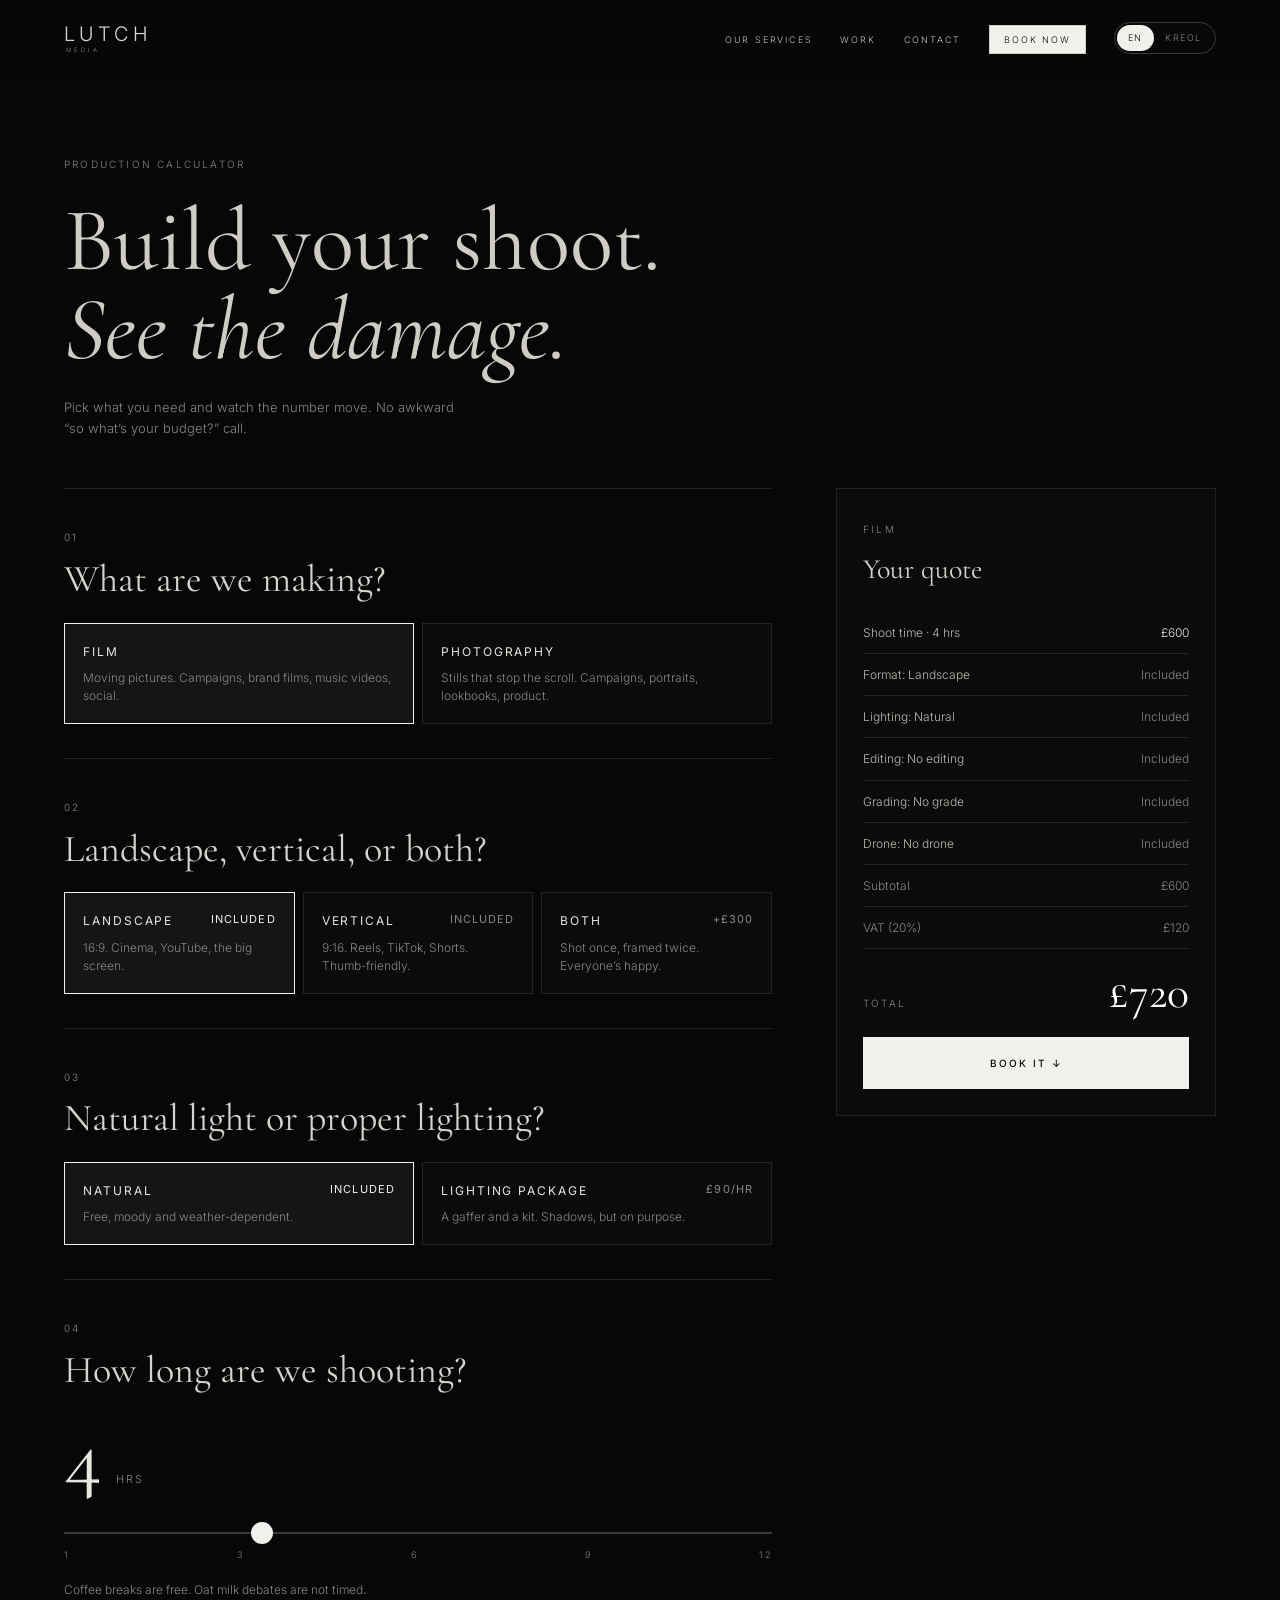
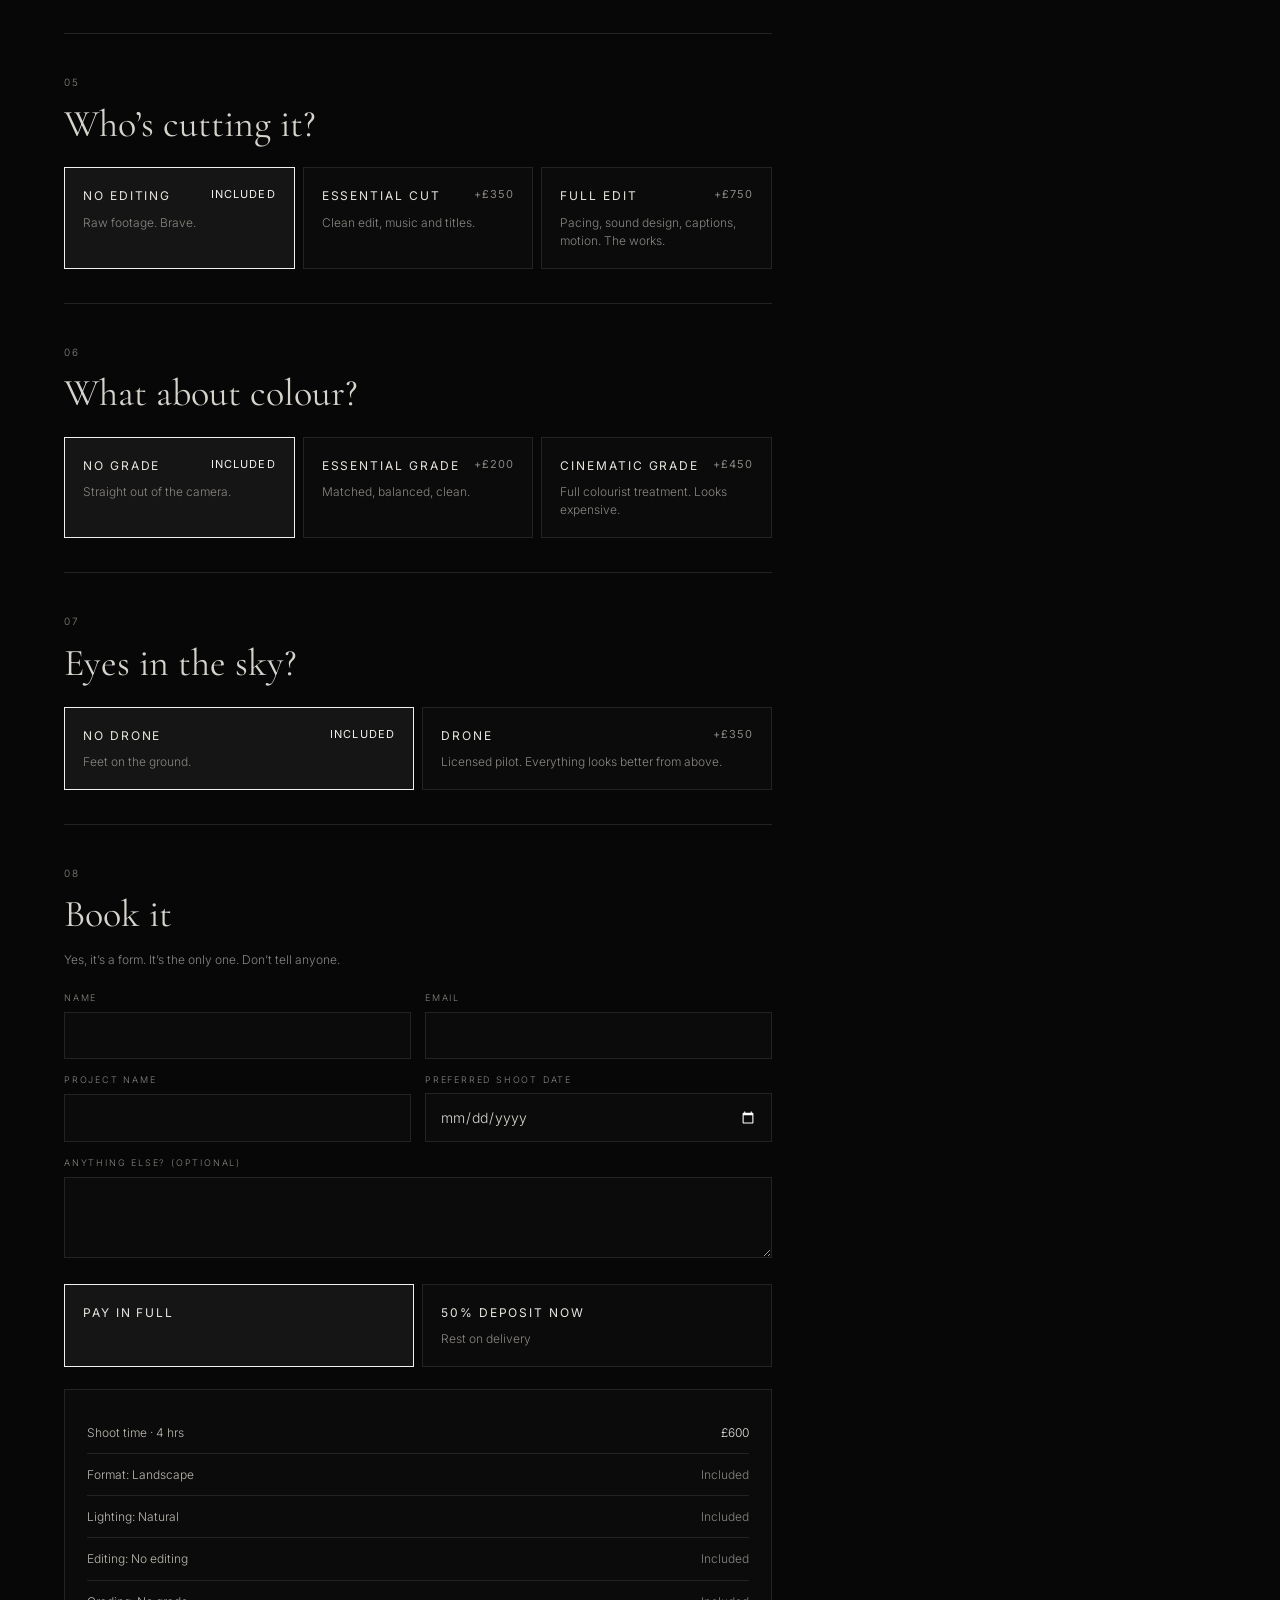
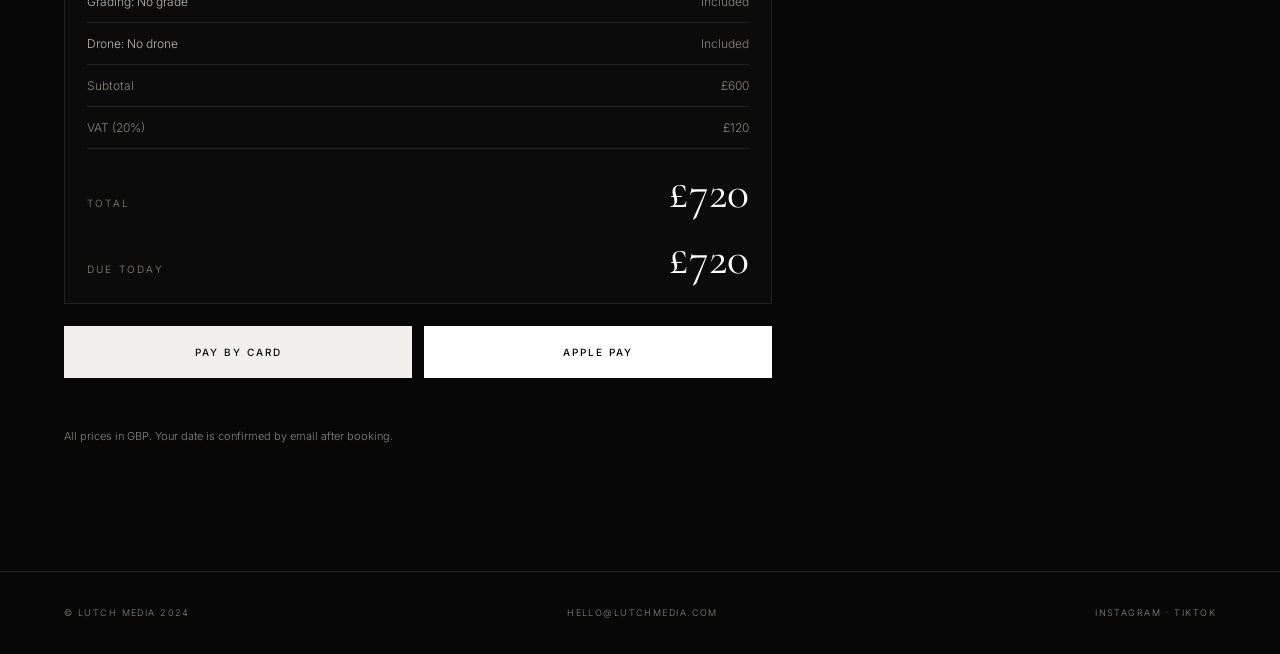
==== book.html @ ba7d0664 "Initial commit" ====
<!DOCTYPE html>
<html lang="en">
<head>
<meta charset="utf-8">
<meta name="viewport" content="width=device-width, initial-scale=1, viewport-fit=cover">
<title>Lutch Media — Build your shoot</title>
<link rel="preconnect" href="https://fonts.googleapis.com">
<link rel="preconnect" href="https://fonts.gstatic.com" crossorigin>
<link href="https://fonts.googleapis.com/css2?family=Cormorant+Garamond:ital,wght@0,400;0,500;1,400&family=Inter:wght@300;400;500&display=swap" rel="stylesheet">
<style>
:root{--bg:#070707;--ink:#d9d6d0;--dim:#8a8782;--line:#232323;--serif:'Cormorant Garamond','Times New Roman',serif;--sans:'Inter',Helvetica,Arial,sans-serif;color-scheme:dark;box-sizing:border-box;padding-top:env(safe-area-inset-top,0px);padding-bottom:env(safe-area-inset-bottom,0px)}
*,*::before,*::after{box-sizing:inherit}
html{scroll-behavior:smooth;scroll-padding-top:90px}
body{margin:0;background:var(--bg);color:var(--ink);font-family:var(--sans);font-weight:300;line-height:1.6;-webkit-font-smoothing:antialiased;overflow-x:hidden}
a{color:inherit;text-decoration:none}
:focus-visible{outline:1px solid #fff;outline-offset:3px}
.wrap{padding-inline:clamp(20px,5vw,64px)}
.tiny{font-size:10px;letter-spacing:.22em;text-transform:uppercase;color:var(--dim)}
nav{position:fixed;inset:0 0 auto 0;z-index:30;display:flex;justify-content:space-between;align-items:center;gap:16px;padding:calc(22px + env(safe-area-inset-top,0px)) clamp(20px,5vw,64px) 22px;background:linear-gradient(#070707ee,transparent)}
.logo{font-weight:300;font-size:20px;letter-spacing:.22em;line-height:1}
.logo small{display:block;font-size:6px;letter-spacing:.5em;margin-top:3px;padding-left:2px;color:var(--dim)}
.navr{display:flex;align-items:center;gap:28px}
.navr a.h{font-size:9px;letter-spacing:.2em;text-transform:uppercase;color:#c9c6c0}
.navr a.h:hover{color:#fff}
.navr a.bk{font-size:9px;letter-spacing:.2em;text-transform:uppercase;border:1px solid #cfccc6;padding:8px 14px;color:#f2f0ec;transition:.25s}
.navr a.bk:hover{background:#f2f0ec;color:#0a0a0a}
.menu{display:flex;gap:28px;list-style:none;margin:0;padding:0;align-items:center}
.menu a{font-size:9px;letter-spacing:.2em;text-transform:uppercase;color:#c9c6c0;white-space:nowrap}
.menu a:hover{color:#fff}
.menu a.bk{border:1px solid #cfccc6;padding:8px 14px;color:#f2f0ec;transition:.25s}
.menu a.bk:hover,.menu a.bk[aria-current="page"]{background:#f2f0ec;color:#0a0a0a}
@media(max-width:820px){.menu{gap:16px}}
@media(max-width:700px){nav{flex-wrap:wrap;row-gap:12px}.navr{display:contents}.lang{order:2}.menu{order:3;width:100%;justify-content:space-between;gap:8px}.menu a{font-size:8px;letter-spacing:.12em}.menu a.bk{padding:7px 10px}.intro{padding-top:150px}}
.lang{display:inline-flex;border:1px solid #3a3a3a;border-radius:99px;padding:2px;background:#0b0b0b99}
.lang button{all:unset;cursor:pointer;font-size:9px;letter-spacing:.18em;padding:6px 11px;border-radius:99px;color:var(--dim)}
.lang button[aria-pressed="true"]{background:#f2f0ec;color:#0a0a0a}
.lang button:focus-visible{outline:1px solid #fff}
@media(max-width:600px){.navr a.h{display:none}}

.intro{padding-top:150px;padding-bottom:50px}
.intro h1{font-family:var(--serif);font-weight:400;line-height:1;font-size:clamp(42px,7vw,100px);color:#cfccc6;margin:20px 0 22px;max-width:14ch}
.intro h1 em{font-style:italic}
.intro p{color:var(--dim);font-size:13px;max-width:400px;margin:0}

.layout{display:grid;grid-template-columns:1fr 380px;gap:clamp(30px,5vw,80px);align-items:start;padding-bottom:80px}
@media(max-width:960px){.layout{grid-template-columns:1fr}.aside{display:none}}
.step{padding-block:34px;border-top:1px solid var(--line)}
.step h2{font-family:var(--serif);font-weight:400;font-size:clamp(26px,3vw,38px);line-height:1.1;color:#d6d3cd;margin:10px 0 22px}
.opts{display:grid;grid-template-columns:repeat(auto-fit,minmax(170px,1fr));gap:8px}
.opt{all:unset;box-sizing:border-box;cursor:pointer;display:flex;flex-direction:column;gap:8px;padding:18px;border:1px solid var(--line);background:#0b0b0b;transition:border-color .25s,background .25s}
.opt:hover{border-color:#555}
.opt[aria-checked="true"]{border-color:#f2f0ec;background:#151515}
.opt:focus-visible{outline:1px solid #fff;outline-offset:2px}
.opt b{font-weight:400;font-size:12px;letter-spacing:.16em;text-transform:uppercase;color:#e8e5df;display:flex;justify-content:space-between;gap:10px}
.opt b i{font-style:normal;color:var(--dim);letter-spacing:.1em;font-size:11px;white-space:nowrap}
.opt[aria-checked="true"] b i{color:#f2f0ec}
.opt span{font-size:12px;color:var(--dim);line-height:1.5}

.hours{display:flex;align-items:baseline;gap:14px;margin-bottom:18px}
.hours b{font-family:var(--serif);font-weight:400;font-size:clamp(54px,7vw,84px);line-height:1;color:#e8e5df}
.hours span{font-size:11px;letter-spacing:.2em;text-transform:uppercase;color:var(--dim)}
input[type=range]{-webkit-appearance:none;appearance:none;width:100%;height:2px;background:#3a3a3a;outline:none;margin:14px 0}
input[type=range]::-webkit-slider-thumb{-webkit-appearance:none;width:22px;height:22px;border-radius:50%;background:#f2f0ec;cursor:pointer;border:0}
input[type=range]::-moz-range-thumb{width:22px;height:22px;border-radius:50%;background:#f2f0ec;cursor:pointer;border:0}
input[type=range]:focus-visible::-webkit-slider-thumb{outline:1px solid #fff;outline-offset:4px}
.ticks{display:flex;justify-content:space-between;font-size:9px;letter-spacing:.14em;color:var(--dim)}
.note{font-size:12px;color:var(--dim);margin:18px 0 0}

.aside{position:sticky;top:96px;border:1px solid var(--line);background:#0b0b0b;padding:26px}
.sum h3{font-family:var(--serif);font-weight:400;font-size:28px;margin:6px 0 20px;color:#d6d3cd}
.row{display:flex;justify-content:space-between;gap:16px;padding:11px 0;border-bottom:1px solid var(--line);font-size:12px}
.row span:first-child{color:#bdb9b1}
.row span:last-child{white-space:nowrap;color:#e8e5df}
.row.inc span:last-child{color:var(--dim)}
.row.sub span{color:var(--dim)!important}
.tot{display:flex;justify-content:space-between;align-items:baseline;padding-top:20px}
.tot span{font-size:10px;letter-spacing:.22em;text-transform:uppercase;color:var(--dim)}
.tot b{font-family:var(--serif);font-weight:400;font-size:46px;line-height:1;color:#fff}
.bump{animation:bump .35s ease}
@keyframes bump{50%{transform:scale(1.06)}}
.aside .go{margin-top:22px;width:100%;justify-content:center}

.btn{all:unset;box-sizing:border-box;cursor:pointer;display:inline-flex;gap:12px;align-items:center;justify-content:center;background:#f2f0ec;color:#0a0a0a;font-size:10px;letter-spacing:.2em;text-transform:uppercase;padding:18px 24px;font-weight:500;transition:background .3s}
.btn:hover{background:#fff}.btn:focus-visible{outline:1px solid #fff;outline-offset:3px}
.btn.ghost{background:transparent;color:#f2f0ec;border:1px solid #f2f0ec}
.btn.ghost:hover{background:#ffffff14}
.aside a.btn{text-decoration:none}

.form{display:grid;grid-template-columns:1fr 1fr;gap:14px;margin-bottom:26px}
.form label{display:grid;gap:6px;font-size:9px;letter-spacing:.2em;text-transform:uppercase;color:var(--dim)}
.form .full{grid-column:1/-1}
.form input,.form textarea{font:300 14px var(--sans);color:var(--ink);background:#0b0b0b;border:1px solid var(--line);padding:14px;border-radius:0;color-scheme:dark;width:100%}
.form input:focus,.form textarea:focus{outline:1px solid #fff;border-color:#fff}
@media(max-width:600px){.form{grid-template-columns:1fr}}
.recap{border:1px solid var(--line);padding:22px;margin-bottom:22px;background:#0b0b0b}
.pays{display:flex;gap:12px;flex-wrap:wrap;margin-top:18px}
.pays .btn{flex:1 1 200px}
.apay{background:#fff;color:#000;border-radius:0}
.err{color:#e6a09a;font-size:12px;margin-top:14px;min-height:18px}
.notice{margin-top:20px;border:1px solid #3a3a3a;padding:18px;font-size:13px;color:#c9c6c0;display:none}
.notice.on{display:block}
.notice .btn{margin-top:14px}
.fine{font-size:11px;color:var(--dim);margin-top:18px}

.mbar{display:none;position:fixed;left:0;right:0;bottom:0;z-index:40;align-items:center;justify-content:space-between;gap:14px;padding:12px clamp(16px,4vw,32px) calc(12px + env(safe-area-inset-bottom,0px));background:#0b0b0bf2;border-top:1px solid var(--line);backdrop-filter:blur(8px)}
.mbar small{display:block;font-size:8px;letter-spacing:.22em;text-transform:uppercase;color:var(--dim)}
.mbar b{font-family:var(--serif);font-weight:400;font-size:30px;line-height:1;color:#fff}
.mbar .btn{padding:14px 20px}
@media(max-width:960px){.mbar{display:flex}body{padding-bottom:84px}}
footer{border-top:1px solid var(--line);padding-block:34px;display:flex;justify-content:space-between;align-items:center;gap:20px;flex-wrap:wrap;font-size:9px;letter-spacing:.16em;text-transform:uppercase;color:var(--dim)}
footer a:hover{color:#fff}
@media(prefers-reduced-motion:reduce){.bump{animation:none}html{scroll-behavior:auto}.opt{transition:none}}
</style>
</head>
<body>
<nav>
  <a href="index.html" class="logo" aria-label="Lutch Media home">LUTCH<small>MEDIA</small></a>
  <div class="navr">
    <ul class="menu"><li><a href="index.html#services" data-i="n_serv">Our services</a></li><li><a href="index.html#work" data-i="n_work">Work</a></li><li><a href="index.html#contact" data-i="n_con">Contact</a></li><li><a class="bk" href="book.html" data-i="n_book" aria-current="page">Book now</a></li></ul>
    
    <div class="lang" role="group" aria-label="Language"><button type="button" data-l="en" aria-pressed="true">EN</button><button type="button" data-l="mfe" aria-pressed="false" lang="mfe">KREOL</button></div>
  </div>
</nav>

<header class="intro wrap">
  <span class="tiny" data-i="tag">Production calculator</span>
  <h1 data-i="h1">Build your shoot. <em>See the damage.</em></h1>
  <p data-i="sub">Pick what you need and watch the number move. No awkward “so what’s your budget?” call.</p>
</header>

<div class="layout wrap">
  <main id="steps"></main>
  <aside class="aside" aria-label="Quote"><div class="sum" id="sum"></div><a class="btn go" href="#book" data-i="book">Book it ↓</a></aside>
</div>

<div class="mbar"><div><small data-i="tot">Total</small><b id="mtot">£0</b></div><a class="btn" href="#book" data-i="book">Book it ↓</a></div>
<footer class="wrap"><span>© Lutch Media 2024</span><a href="mailto:hello@lutchmedia.com">hello@lutchmedia.com</a><span>Instagram · TikTok</span></footer>

<script>
/* ---- CONFIG ---- */
const RATE={film:150,photo:120}, VAT=.2;
/* To take real payments: point this at a small server endpoint that creates a Stripe Checkout session
   (card + Apple Pay) and redirects. The page sends: amount (pence), method, name, email, summary. */
const CHECKOUT_URL='';

const TYPE={k:'type',s:['Project','Proze'],q:['What are we making?','Ki nou pe fer?'],o:[
 {id:'film',p:0,t:['Film','Film'],d:['Moving pictures. Campaigns, brand films, music videos, social.','Imaz anime. Kanpayn, film brand, klip, rezo sosyal.']},
 {id:'photo',p:0,t:['Photography','Fotografi'],d:['Stills that stop the scroll. Campaigns, portraits, lookbooks, product.','Foto ki arete skrol. Kanpayn, portre, lookbook, prodwi.']}]};
const FILM=[
{k:'fmt',s:['Format','Format'],q:['Landscape, vertical, or both?','Orizontal, vertikal, ouswa de?'],o:[
 {id:'land',p:0,t:['Landscape','Orizontal'],d:['16:9. Cinema, YouTube, the big screen.','16:9. Sinema, YouTube, gran ekran.']},
 {id:'vert',p:0,t:['Vertical','Vertikal'],d:['9:16. Reels, TikTok, Shorts. Thumb-friendly.','9:16. Reels, TikTok, Shorts. Fer pou pous.']},
 {id:'both',p:300,t:['Both','De'],d:['Shot once, framed twice. Everyone’s happy.','Filme enn fwa, frame de fwa. Tou dimounn kontan.']}]},
{k:'light',s:['Lighting','Lalimier'],q:['Natural light or proper lighting?','Lalimier natirel ouswa vre lalimier?'],o:[
 {id:'no',p:0,t:['Natural','Natirel'],d:['Free, moody and weather-dependent.','Gratis, moody ek depann lamete.']},
 {id:'yes',ph:90,t:['Lighting package','Pake lalimier'],d:['A gaffer and a kit. Shadows, but on purpose.','Enn gaffer ek enn kit. Lonbraz, me ek lentansyon.']}]},
{k:'hrs'},
{k:'edit',s:['Editing','Montaz'],q:['Who’s cutting it?','Kikenn pou kup li?'],o:[
 {id:'none',p:0,t:['No editing','Pena montaz'],d:['Raw footage. Brave.','Footage brit. Kouraz.']},
 {id:'ess',p:350,t:['Essential cut','Montaz esansyel'],d:['Clean edit, music and titles.','Montaz prop, mizik ek tit.']},
 {id:'full',p:750,t:['Full edit','Montaz konple'],d:['Pacing, sound design, captions, motion. The works.','Ritm, son, sou-tit, motion. Tou.']}]},
{k:'grade',s:['Grading','Kouler'],q:['What about colour?','Ki pou kouler?'],o:[
 {id:'none',p:0,t:['No grade','Pena grade'],d:['Straight out of the camera.','Direk sorti dan kamera.']},
 {id:'ess',p:200,t:['Essential grade','Grade esansyel'],d:['Matched, balanced, clean.','Ekilibre, ranje, prop.']},
 {id:'cine',p:450,t:['Cinematic grade','Grade sinematik'],d:['Full colourist treatment. Looks expensive.','Trete par enn koloris. Sanble ser.']}]},
{k:'drone',s:['Drone','Dron'],q:['Eyes in the sky?','Lizie dan lesiel?'],o:[
 {id:'no',p:0,t:['No drone','Pena dron'],d:['Feet on the ground.','Lipie lor later.']},
 {id:'yes',p:350,t:['Drone','Dron'],d:['Licensed pilot. Everything looks better from above.','Pilot lisansye. Tou kitsoz zoli ar anler.']}]}];
const PHOTO=[
{k:'orient',s:['Orientation','Oryantasyon'],q:['Landscape, portrait, or both?','Orizontal, portre, ouswa de?'],o:[
 {id:'land',p:0,t:['Landscape','Orizontal'],d:['Wide frames. Websites, billboards, covers.','Gran frame. Sit, billboard, kouvertir.']},
 {id:'port',p:0,t:['Portrait','Portre'],d:['Tall frames. Stories, feeds, magazines.','Frame vertikal. Stories, feed, magazin.']},
 {id:'both',p:100,t:['Both','De'],d:['Every shot framed both ways. Nobody gets cropped.','Tou foto frame dan de fason. Personn pa ganny kup.']}]},
{k:'plight',s:['Lighting','Lalimier'],q:['Natural light or studio lighting?','Lalimier natirel ouswa lalimier studio?'],o:[
 {id:'no',p:0,t:['Natural','Natirel'],d:['Window light, golden hour, good vibes.','Lalimier lafnet, gol aour, bon vibe.']},
 {id:'yes',ph:70,t:['Studio lighting','Lalimier studio'],d:['Strobes, modifiers and a gaffer. Controlled drama.','Strobe, modifier ek enn gaffer. Drama kontrole.']}]},
{k:'hrs'},
{k:'retouch',s:['Retouching','Retouch'],q:['How much retouching?','Konbien retouch?'],o:[
 {id:'none',p:0,t:['None','Okenn'],d:['Straight from the camera. Brave.','Direk sorti dan kamera. Kouraz.']},
 {id:'ess',p:250,t:['Essential','Esansyel'],d:['Colour, cleanup and skin. Up to 10 images.','Kouler, netwayaz ek lapo. Ziska 10 foto.']},
 {id:'high',p:600,t:['High-end','Ot-gam'],d:['Full beauty and composite work. Up to 10 images. Looks expensive.','Beauty konple ek konpozit. Ziska 10 foto. Sanble ser.']}]},
{k:'usage',s:['Usage rights','Drwa itilizasyon'],q:['Where will the photos live?','Kot foto la pou viv?'],o:[
 {id:'web',p:0,t:['Social & web','Rezo ek sit'],d:['Organic social and your own website.','Rezo sosyal organik ek ou prop sit.']},
 {id:'ads',p:400,t:['Ads & print','Piblisite ek print'],d:['Paid digital, print and in-store.','Digital peye, print ek dan magazin.']},
 {id:'all',p:900,t:['All media','Tou medya'],d:['Everywhere, billboards and TV included.','Partou, ek billboard ek televizyon.']}]},
{k:'term',s:['Licence','Lisans'],q:['How long do you need the licence?','Konbien letan ou bizin lisans la?'],o:[
 {id:'12',p:0,t:['12 months','12 mwa'],d:['A year of usage. Renewable.','Enn lane itilizasyon. Renouvelab.']},
 {id:'24',p:200,t:['24 months','24 mwa'],d:['Two years. Fewer calendar reminders.','De lane. Mwin rappel dan kalandriye.']},
 {id:'perp',p:600,t:['Perpetual','Pou touzour'],d:['Yours forever. No renewals, no awkward emails.','Pou ou touzour. Okenn renouvelman, okenn email gen.']}]}];
const steps=()=>[TYPE,...(st.type==='photo'?PHOTO:FILM)];
const T={
en:{home:"Home",work:"Our work",n_serv:"Our services",n_work:"Work",n_con:"Contact",n_book:"Book now",tag:"Production calculator",h1:"Build your shoot. <em>See the damage.</em>",sub:"Pick what you need and watch the number move. No awkward “so what’s your budget?” call.",book:"Book it ↓",tot:"Total",
hq:"How long are we shooting?",hr:"hrs",hn:"Coffee breaks are free. Oat milk debates are not timed.",hs:"Shoot time",inc:"Included",hrly:"/hr",
yq:"Your quote",sub1:"Subtotal",vat:"VAT (20%)",total:"Total",
bk:"Book it",bj:"Yes, it’s a form. It’s the only one. Don’t tell anyone.",n:"Name",e:"Email",p:"Project name",d:"Preferred shoot date",x:"Anything else? (optional)",
full:"Pay in full",dep:"50% deposit now",depn:"Rest on delivery",card:"Pay by card",apple:"Apple Pay",today:"Due today",
er:"Add your name and a valid email first.",nt:"Payments aren’t switched on yet, so no money has moved. Email us this quote and we’ll send a payment link.",em:"Email us this quote",
fine:"All prices in GBP. Your date is confirmed by email after booking.",lic:"Photo licences cover the usage and term you choose above."},
mfe:{home:"Lakaz",work:"Nou travay",n_serv:"Nou servis",n_work:"Travay",n_con:"Kontak",n_book:"Rezerv asterer",tag:"Kalkilater prodiksion",h1:"Konstri ou shoot. <em>Get sa ki pou kout.</em>",sub:"Swazir seki ou bizin ek get nimero la bouze. Okenn apel jennan “ki ou budze?”.",book:"Rezerv ↓",tot:"Total",
hq:"Konbien letan nou pou filme?",hr:"er",hn:"Pose kafe gratis. Debat lalet avwan pa ganny konte.",hs:"Letan shoot",inc:"Inkli",hrly:"/er",
yq:"Ou kotasyon",sub1:"Soutotal",vat:"TVA (20%)",total:"Total",
bk:"Rezerv",bj:"Wi, se enn form. Se sel ki ena. Pa dir personn.",n:"Nom",e:"Email",p:"Nom proze",d:"Dat shoot ou prefer",x:"Ankor kitsoz? (opsyonel)",
full:"Peye tou",dep:"50% depo azordi",depn:"Rest kan nou livre",card:"Peye ar kart",apple:"Apple Pay",today:"Pou peye azordi",
er:"Met ou nom ek enn email valid dabor.",nt:"Peyman pa ankor aktive, donk pena kas ki finn bouze. Ekrir nou sa kotasyon la ek nou pou voye enn lien peyman.",em:"Ekrir nou sa kotasyon la",
fine:"Tou pri an GBP. Nou konfirm ou dat par email apre rezervasyon.",lic:"Lisans foto kouver itilizasyon ek dire ou swazir pli anler."}};
let lang='en',st={type:'film',fmt:'land',light:'no',hrs:4,edit:'none',grade:'none',drone:'no',orient:'land',plight:'no',retouch:'none',usage:'web',term:'12',pay:'full'};
const L=()=>lang==='en'?0:1,GBP=n=>new Intl.NumberFormat('en-GB',{style:'currency',currency:'GBP',maximumFractionDigits:0}).format(n);
const opt=(g,id)=>g.o.find(o=>o.id===id),price=o=>o.ph?o.ph*st.hrs:(o.p||0);
function calc(){
  const t=T[lang],k=L(),rows=[{l:`${t.hs} · ${st.hrs} ${t.hr}`,v:st.hrs*RATE[st.type]}];
  steps().filter(g=>g.o&&g.k!=='type').forEach(g=>{const o=opt(g,st[g.k]);rows.push({l:`${g.s[k]}: ${o.t[k]}${o.ph?` · ${st.hrs} ${t.hr}`:''}`,v:price(o)})});
  const sub=rows.reduce((a,r)=>a+r.v,0),vat=Math.round(sub*VAT),total=sub+vat;
  return{rows,sub,vat,total,due:st.pay==='dep'?Math.round(total/2):total};
}
function sumHTML(c){const t=T[lang];
  return `<span class="tiny">${opt(TYPE,st.type).t[L()]}</span><h3>${t.yq}</h3>`+c.rows.map(r=>`<div class="row${r.v?'':' inc'}"><span>${r.l}</span><span>${r.v?GBP(r.v):t.inc}</span></div>`).join('')+
  `<div class="row sub"><span>${t.sub1}</span><span>${GBP(c.sub)}</span></div><div class="row sub"><span>${t.vat}</span><span>${GBP(c.vat)}</span></div>
  <div class="tot"><span>${t.total}</span><b class="tv">${GBP(c.total)}</b></div>`}
let last=0;
function update(){
  const c=calc();
  document.getElementById('sum').innerHTML=sumHTML(c);
  const rc=document.getElementById('recap');if(rc){rc.innerHTML=sumHTML(c).replace(/^<span class="tiny">.*?<\/span><h3>.*?<\/h3>/,'');
    document.getElementById('due').textContent=GBP(c.due)}
  document.getElementById('mtot').textContent=GBP(c.total);
  if(c.total!==last){document.querySelectorAll('.tv,#mtot').forEach(e=>{e.classList.remove('bump');void e.offsetWidth;e.classList.add('bump')});last=c.total}
}
function build(){
  const t=T[lang],k=L(),el=document.getElementById('steps');let n=0;
  el.innerHTML=steps().map(g=>{n++;const num=String(n).padStart(2,'0');
    if(g.k==='hrs')return `<section class="step"><span class="tiny">${num}</span><h2>${t.hq}</h2><div class="hours"><b id="hv">${st.hrs}</b><span>${t.hr}</span></div><input type="range" id="hr" min="1" max="12" value="${st.hrs}" aria-label="${t.hq}"><div class="ticks"><span>1</span><span>3</span><span>6</span><span>9</span><span>12</span></div><p class="note">${t.hn}</p></section>`;
    return `<section class="step"><span class="tiny">${num}</span><h2>${g.q[k]}</h2><div class="opts" role="radiogroup" aria-label="${g.q[k]}">`+g.o.map(o=>`<button type="button" class="opt" role="radio" data-k="${g.k}" data-id="${o.id}" aria-checked="${st[g.k]===o.id}"><b>${o.t[k]}<i>${g.k==='type'?'':o.ph?GBP(o.ph)+t.hrly:o.p?'+'+GBP(o.p):t.inc}</i></b><span>${o.d[k]}</span></button>`).join('')+`</div></section>`}).join('')+
  `<section class="step" id="book"><span class="tiny">${String(n+1).padStart(2,'0')}</span><h2>${t.bk}</h2><p class="note" style="margin:-8px 0 22px">${t.bj}</p>
  <div class="form"><label>${t.n}<input id="fn" autocomplete="name"></label><label>${t.e}<input id="fe" type="email" autocomplete="email"></label><label>${t.p}<input id="fp"></label><label>${t.d}<input id="fd" type="date"></label><label class="full">${t.x}<textarea id="fx" rows="3"></textarea></label></div>
  <div class="opts" role="radiogroup" aria-label="Payment" style="margin-bottom:22px"><button type="button" class="opt" role="radio" data-k="pay" data-id="full" aria-checked="${st.pay==='full'}"><b>${t.full}</b></button><button type="button" class="opt" role="radio" data-k="pay" data-id="dep" aria-checked="${st.pay==='dep'}"><b>${t.dep}</b><span>${t.depn}</span></button></div>
  <div class="recap"><div id="recap"></div><div class="tot"><span>${t.today}</span><b id="due"></b></div></div>
  <div class="pays"><button class="btn" id="pc">${t.card}</button><button class="btn apay" id="pa"> ${t.apple}</button></div>
  <div class="err" id="err" role="alert"></div><div class="notice" id="notice"><span>${t.nt}</span><br><a class="btn ghost" id="mail" href="#">${t.em}</a></div><p class="fine">${t.fine}${st.type==='photo'?' '+t.lic:''}</p></section>`;
  el.querySelectorAll('.opt').forEach(b=>b.onclick=()=>{st[b.dataset.k]=b.dataset.id;el.querySelectorAll(`[data-k="${b.dataset.k}"]`).forEach(x=>x.setAttribute('aria-checked',x===b));if(b.dataset.k==='type'){rebuild();document.querySelector('[data-k="type"][aria-checked="true"]').focus()}else update()});
  const r=document.getElementById('hr');r.oninput=()=>{st.hrs=+r.value;document.getElementById('hv').textContent=st.hrs;update()};
  document.getElementById('pc').onclick=()=>pay('card');document.getElementById('pa').onclick=()=>pay('apple');
}
function rebuild(){const ids=['fn','fe','fp','fd','fx'],keep=ids.map(i=>{const e=document.getElementById(i);return e?e.value:''});build();ids.forEach((i,j)=>document.getElementById(i).value=keep[j]);update()}
function pay(method){
  const t=T[lang],n=document.getElementById('fn').value.trim(),e=document.getElementById('fe').value.trim(),err=document.getElementById('err'),nt=document.getElementById('notice');
  nt.classList.remove('on');
  if(!n||!/^\S+@\S+\.\S+$/.test(e)){err.textContent=t.er;document.getElementById(n?'fe':'fn').focus();return}
  err.textContent='';
  const c=calc(),k=L(),sum=`Project: ${opt(TYPE,st.type).t[0]}\n`+c.rows.map(r=>`${r.l}: ${r.v?GBP(r.v):'Included'}`).join('\n')+`\nSubtotal: ${GBP(c.sub)}\nVAT: ${GBP(c.vat)}\nTotal: ${GBP(c.total)}\nDue today: ${GBP(c.due)} (${st.pay==='dep'?'50% deposit':'full'})`;
  if(CHECKOUT_URL){location.href=CHECKOUT_URL+'?'+new URLSearchParams({amount:c.due*100,method,name:n,email:e,summary:sum});return}
  const body=`Hi Lutch,\n\nName: ${n}\nEmail: ${e}\nProject: ${document.getElementById('fp').value}\nPreferred date: ${document.getElementById('fd').value}\nNotes: ${document.getElementById('fx').value}\nPreferred payment: ${method}\n\n${sum}`;
  document.getElementById('mail').href='mailto:hello@lutchmedia.com?subject='+encodeURIComponent('Shoot booking: '+n)+'&body='+encodeURIComponent(body);
  nt.classList.add('on');nt.scrollIntoView({block:'center',behavior:'smooth'});
}
const nodes=document.querySelectorAll('[data-i]'),btns=document.querySelectorAll('.lang button');
function setLang(l){
  const keep=['fn','fe','fp','fd','fx'].map(i=>{const e=document.getElementById(i);return e?e.value:''});
  lang=l;nodes.forEach(n=>{if(T[l][n.dataset.i]!==undefined)n.innerHTML=T[l][n.dataset.i]});
  document.documentElement.lang=l;btns.forEach(b=>b.setAttribute('aria-pressed',b.dataset.l===l));
  build();['fn','fe','fp','fd','fx'].forEach((i,j)=>document.getElementById(i).value=keep[j]);update();
  try{localStorage.setItem('lutch-lang',l)}catch(e){}}
btns.forEach(b=>b.onclick=()=>setLang(b.dataset.l));
let s0='en';try{s0=localStorage.getItem('lutch-lang')||'en'}catch(e){}
setLang(T[s0]?s0:'en');
</script>
</body>
</html>
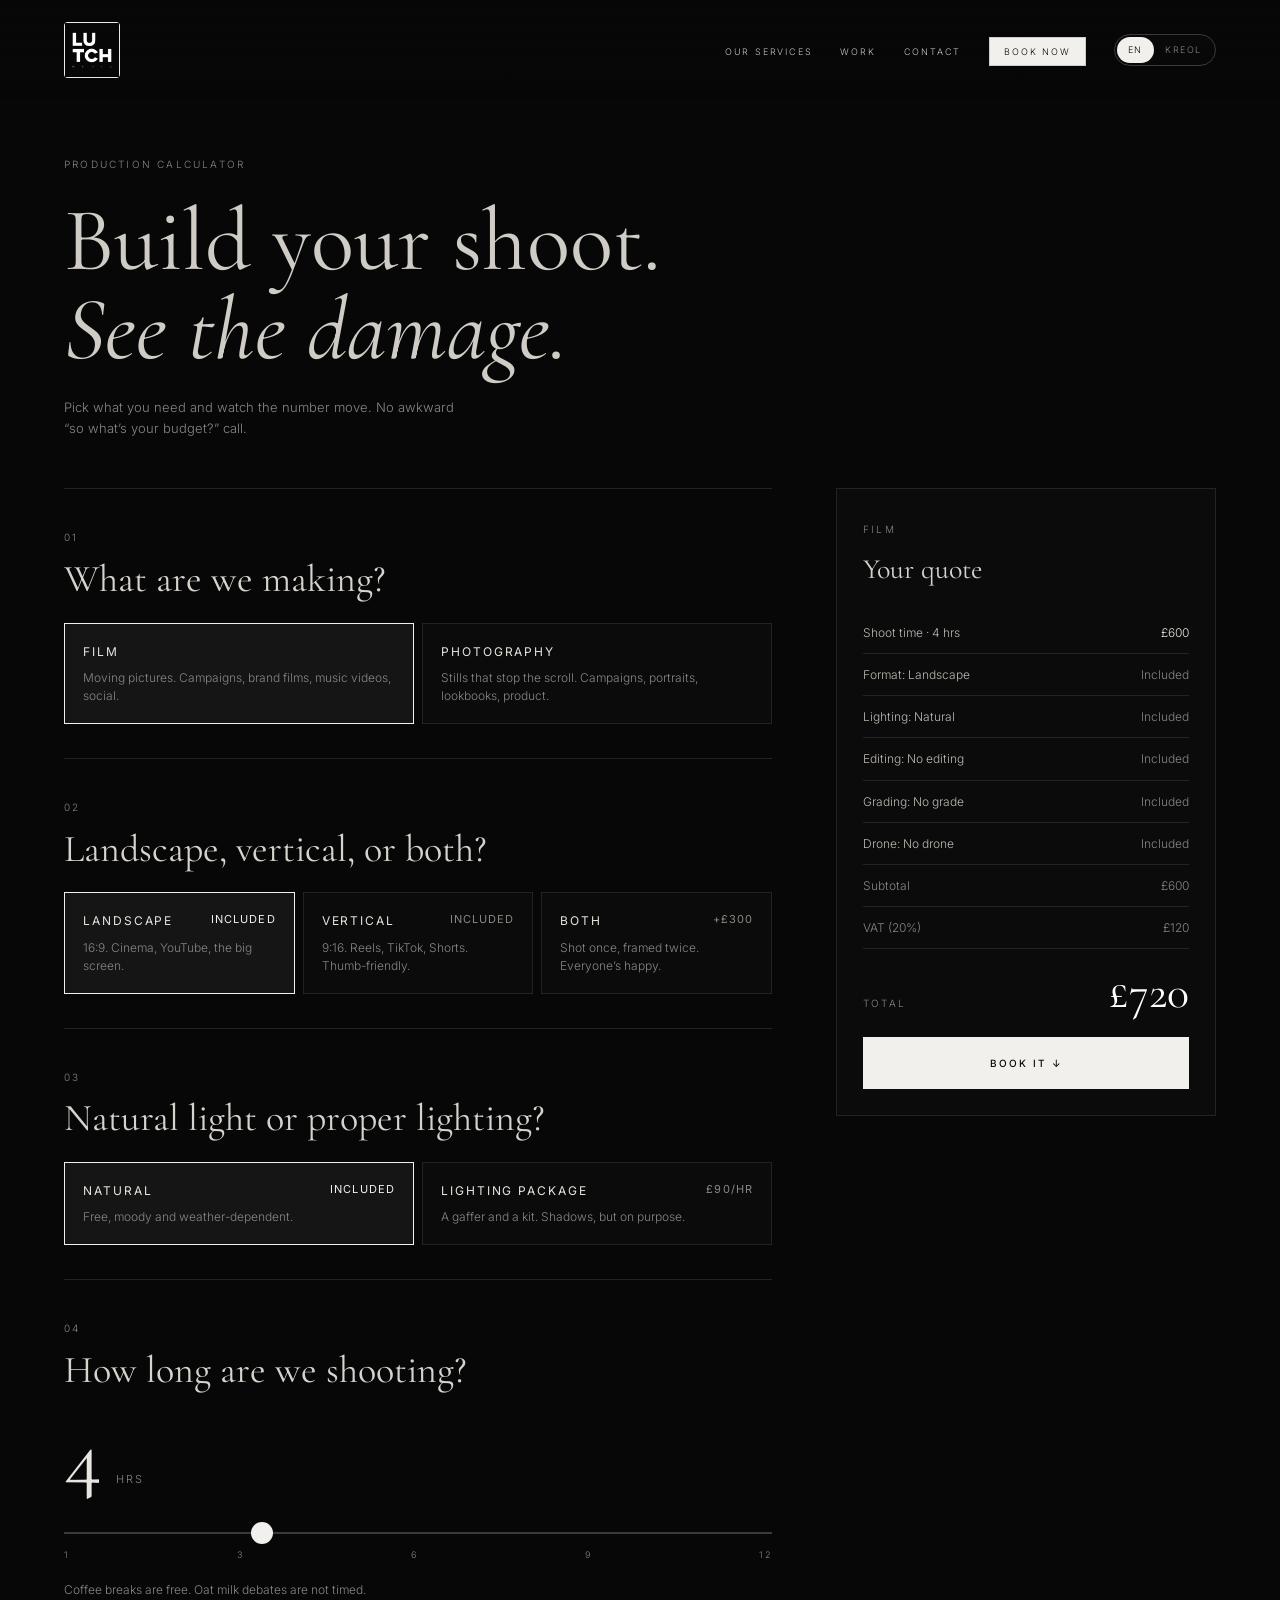
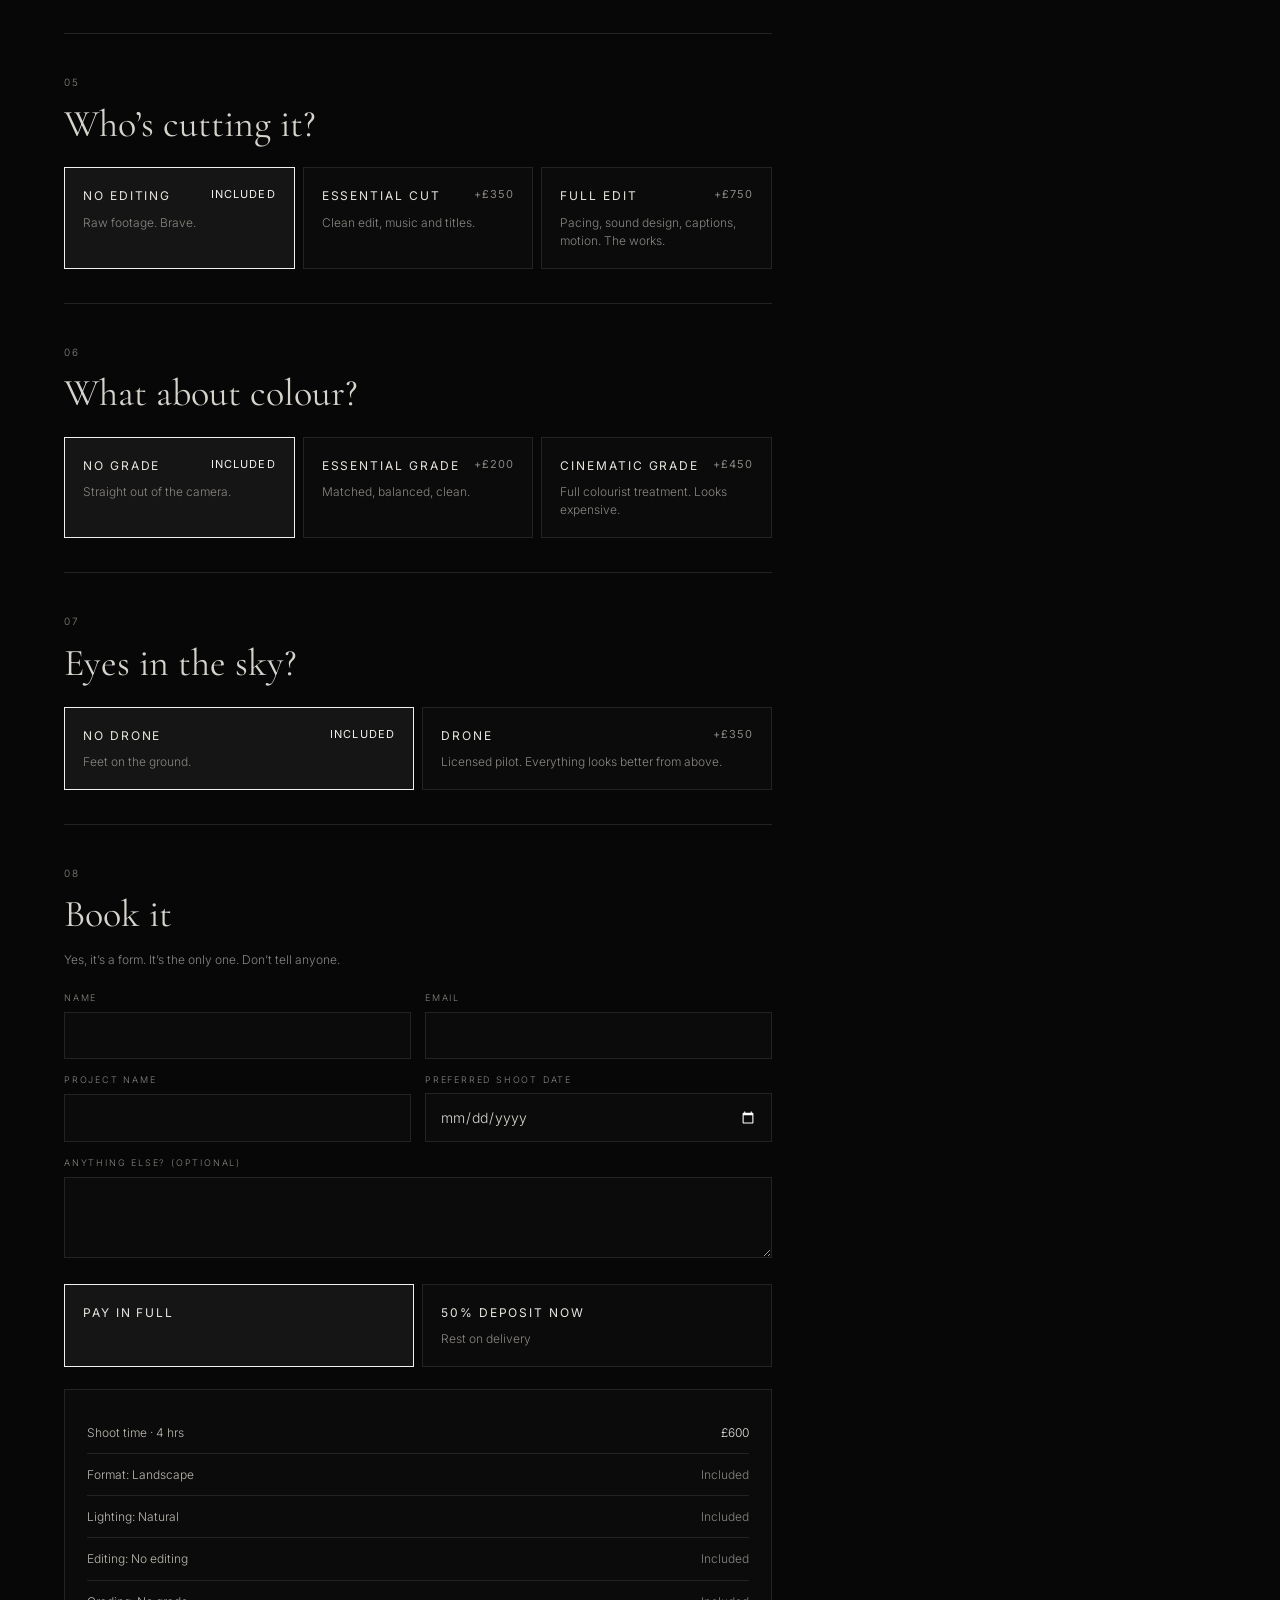
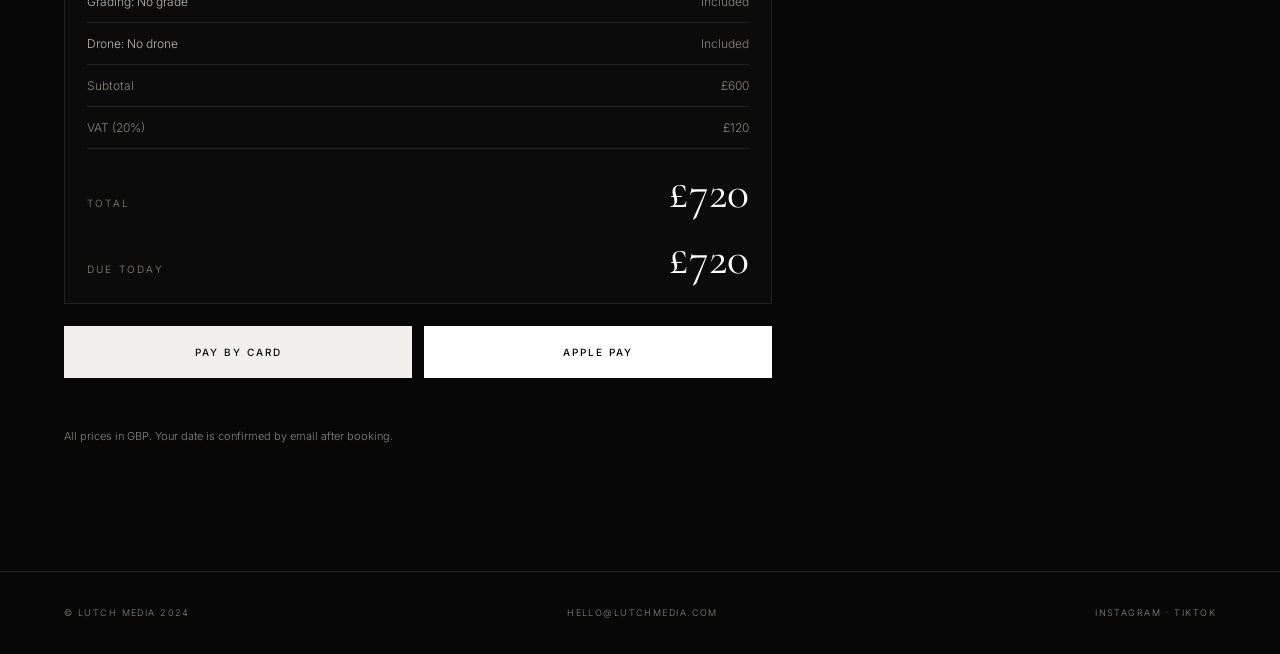
==== commit 5dc94e27: "Added photos to photography section and code cleanup - Moved inline CSS/JS from the four pages into " ====
--- a/book.html
+++ b/book.html
@@ -7,114 +7,13 @@
 <link rel="preconnect" href="https://fonts.googleapis.com">
 <link rel="preconnect" href="https://fonts.gstatic.com" crossorigin>
 <link href="https://fonts.googleapis.com/css2?family=Cormorant+Garamond:ital,wght@0,400;0,500;1,400&family=Inter:wght@300;400;500&display=swap" rel="stylesheet">
-<style>
-:root{--bg:#070707;--ink:#d9d6d0;--dim:#8a8782;--line:#232323;--serif:'Cormorant Garamond','Times New Roman',serif;--sans:'Inter',Helvetica,Arial,sans-serif;color-scheme:dark;box-sizing:border-box;padding-top:env(safe-area-inset-top,0px);padding-bottom:env(safe-area-inset-bottom,0px)}
-*,*::before,*::after{box-sizing:inherit}
-html{scroll-behavior:smooth;scroll-padding-top:90px}
-body{margin:0;background:var(--bg);color:var(--ink);font-family:var(--sans);font-weight:300;line-height:1.6;-webkit-font-smoothing:antialiased;overflow-x:hidden}
-a{color:inherit;text-decoration:none}
-:focus-visible{outline:1px solid #fff;outline-offset:3px}
-.wrap{padding-inline:clamp(20px,5vw,64px)}
-.tiny{font-size:10px;letter-spacing:.22em;text-transform:uppercase;color:var(--dim)}
-nav{position:fixed;inset:0 0 auto 0;z-index:30;display:flex;justify-content:space-between;align-items:center;gap:16px;padding:calc(22px + env(safe-area-inset-top,0px)) clamp(20px,5vw,64px) 22px;background:linear-gradient(#070707ee,transparent)}
-.logo{font-weight:300;font-size:20px;letter-spacing:.22em;line-height:1}
-.logo small{display:block;font-size:6px;letter-spacing:.5em;margin-top:3px;padding-left:2px;color:var(--dim)}
-.navr{display:flex;align-items:center;gap:28px}
-.navr a.h{font-size:9px;letter-spacing:.2em;text-transform:uppercase;color:#c9c6c0}
-.navr a.h:hover{color:#fff}
-.navr a.bk{font-size:9px;letter-spacing:.2em;text-transform:uppercase;border:1px solid #cfccc6;padding:8px 14px;color:#f2f0ec;transition:.25s}
-.navr a.bk:hover{background:#f2f0ec;color:#0a0a0a}
-.menu{display:flex;gap:28px;list-style:none;margin:0;padding:0;align-items:center}
-.menu a{font-size:9px;letter-spacing:.2em;text-transform:uppercase;color:#c9c6c0;white-space:nowrap}
-.menu a:hover{color:#fff}
-.menu a.bk{border:1px solid #cfccc6;padding:8px 14px;color:#f2f0ec;transition:.25s}
-.menu a.bk:hover,.menu a.bk[aria-current="page"]{background:#f2f0ec;color:#0a0a0a}
-@media(max-width:820px){.menu{gap:16px}}
-@media(max-width:700px){nav{flex-wrap:wrap;row-gap:12px}.navr{display:contents}.lang{order:2}.menu{order:3;width:100%;justify-content:space-between;gap:8px}.menu a{font-size:8px;letter-spacing:.12em}.menu a.bk{padding:7px 10px}.intro{padding-top:150px}}
-.lang{display:inline-flex;border:1px solid #3a3a3a;border-radius:99px;padding:2px;background:#0b0b0b99}
-.lang button{all:unset;cursor:pointer;font-size:9px;letter-spacing:.18em;padding:6px 11px;border-radius:99px;color:var(--dim)}
-.lang button[aria-pressed="true"]{background:#f2f0ec;color:#0a0a0a}
-.lang button:focus-visible{outline:1px solid #fff}
-@media(max-width:600px){.navr a.h{display:none}}
-
-.intro{padding-top:150px;padding-bottom:50px}
-.intro h1{font-family:var(--serif);font-weight:400;line-height:1;font-size:clamp(42px,7vw,100px);color:#cfccc6;margin:20px 0 22px;max-width:14ch}
-.intro h1 em{font-style:italic}
-.intro p{color:var(--dim);font-size:13px;max-width:400px;margin:0}
-
-.layout{display:grid;grid-template-columns:1fr 380px;gap:clamp(30px,5vw,80px);align-items:start;padding-bottom:80px}
-@media(max-width:960px){.layout{grid-template-columns:1fr}.aside{display:none}}
-.step{padding-block:34px;border-top:1px solid var(--line)}
-.step h2{font-family:var(--serif);font-weight:400;font-size:clamp(26px,3vw,38px);line-height:1.1;color:#d6d3cd;margin:10px 0 22px}
-.opts{display:grid;grid-template-columns:repeat(auto-fit,minmax(170px,1fr));gap:8px}
-.opt{all:unset;box-sizing:border-box;cursor:pointer;display:flex;flex-direction:column;gap:8px;padding:18px;border:1px solid var(--line);background:#0b0b0b;transition:border-color .25s,background .25s}
-.opt:hover{border-color:#555}
-.opt[aria-checked="true"]{border-color:#f2f0ec;background:#151515}
-.opt:focus-visible{outline:1px solid #fff;outline-offset:2px}
-.opt b{font-weight:400;font-size:12px;letter-spacing:.16em;text-transform:uppercase;color:#e8e5df;display:flex;justify-content:space-between;gap:10px}
-.opt b i{font-style:normal;color:var(--dim);letter-spacing:.1em;font-size:11px;white-space:nowrap}
-.opt[aria-checked="true"] b i{color:#f2f0ec}
-.opt span{font-size:12px;color:var(--dim);line-height:1.5}
-
-.hours{display:flex;align-items:baseline;gap:14px;margin-bottom:18px}
-.hours b{font-family:var(--serif);font-weight:400;font-size:clamp(54px,7vw,84px);line-height:1;color:#e8e5df}
-.hours span{font-size:11px;letter-spacing:.2em;text-transform:uppercase;color:var(--dim)}
-input[type=range]{-webkit-appearance:none;appearance:none;width:100%;height:2px;background:#3a3a3a;outline:none;margin:14px 0}
-input[type=range]::-webkit-slider-thumb{-webkit-appearance:none;width:22px;height:22px;border-radius:50%;background:#f2f0ec;cursor:pointer;border:0}
-input[type=range]::-moz-range-thumb{width:22px;height:22px;border-radius:50%;background:#f2f0ec;cursor:pointer;border:0}
-input[type=range]:focus-visible::-webkit-slider-thumb{outline:1px solid #fff;outline-offset:4px}
-.ticks{display:flex;justify-content:space-between;font-size:9px;letter-spacing:.14em;color:var(--dim)}
-.note{font-size:12px;color:var(--dim);margin:18px 0 0}
-
-.aside{position:sticky;top:96px;border:1px solid var(--line);background:#0b0b0b;padding:26px}
-.sum h3{font-family:var(--serif);font-weight:400;font-size:28px;margin:6px 0 20px;color:#d6d3cd}
-.row{display:flex;justify-content:space-between;gap:16px;padding:11px 0;border-bottom:1px solid var(--line);font-size:12px}
-.row span:first-child{color:#bdb9b1}
-.row span:last-child{white-space:nowrap;color:#e8e5df}
-.row.inc span:last-child{color:var(--dim)}
-.row.sub span{color:var(--dim)!important}
-.tot{display:flex;justify-content:space-between;align-items:baseline;padding-top:20px}
-.tot span{font-size:10px;letter-spacing:.22em;text-transform:uppercase;color:var(--dim)}
-.tot b{font-family:var(--serif);font-weight:400;font-size:46px;line-height:1;color:#fff}
-.bump{animation:bump .35s ease}
-@keyframes bump{50%{transform:scale(1.06)}}
-.aside .go{margin-top:22px;width:100%;justify-content:center}
-
-.btn{all:unset;box-sizing:border-box;cursor:pointer;display:inline-flex;gap:12px;align-items:center;justify-content:center;background:#f2f0ec;color:#0a0a0a;font-size:10px;letter-spacing:.2em;text-transform:uppercase;padding:18px 24px;font-weight:500;transition:background .3s}
-.btn:hover{background:#fff}.btn:focus-visible{outline:1px solid #fff;outline-offset:3px}
-.btn.ghost{background:transparent;color:#f2f0ec;border:1px solid #f2f0ec}
-.btn.ghost:hover{background:#ffffff14}
-.aside a.btn{text-decoration:none}
-
-.form{display:grid;grid-template-columns:1fr 1fr;gap:14px;margin-bottom:26px}
-.form label{display:grid;gap:6px;font-size:9px;letter-spacing:.2em;text-transform:uppercase;color:var(--dim)}
-.form .full{grid-column:1/-1}
-.form input,.form textarea{font:300 14px var(--sans);color:var(--ink);background:#0b0b0b;border:1px solid var(--line);padding:14px;border-radius:0;color-scheme:dark;width:100%}
-.form input:focus,.form textarea:focus{outline:1px solid #fff;border-color:#fff}
-@media(max-width:600px){.form{grid-template-columns:1fr}}
-.recap{border:1px solid var(--line);padding:22px;margin-bottom:22px;background:#0b0b0b}
-.pays{display:flex;gap:12px;flex-wrap:wrap;margin-top:18px}
-.pays .btn{flex:1 1 200px}
-.apay{background:#fff;color:#000;border-radius:0}
-.err{color:#e6a09a;font-size:12px;margin-top:14px;min-height:18px}
-.notice{margin-top:20px;border:1px solid #3a3a3a;padding:18px;font-size:13px;color:#c9c6c0;display:none}
-.notice.on{display:block}
-.notice .btn{margin-top:14px}
-.fine{font-size:11px;color:var(--dim);margin-top:18px}
-
-.mbar{display:none;position:fixed;left:0;right:0;bottom:0;z-index:40;align-items:center;justify-content:space-between;gap:14px;padding:12px clamp(16px,4vw,32px) calc(12px + env(safe-area-inset-bottom,0px));background:#0b0b0bf2;border-top:1px solid var(--line);backdrop-filter:blur(8px)}
-.mbar small{display:block;font-size:8px;letter-spacing:.22em;text-transform:uppercase;color:var(--dim)}
-.mbar b{font-family:var(--serif);font-weight:400;font-size:30px;line-height:1;color:#fff}
-.mbar .btn{padding:14px 20px}
-@media(max-width:960px){.mbar{display:flex}body{padding-bottom:84px}}
-footer{border-top:1px solid var(--line);padding-block:34px;display:flex;justify-content:space-between;align-items:center;gap:20px;flex-wrap:wrap;font-size:9px;letter-spacing:.16em;text-transform:uppercase;color:var(--dim)}
-footer a:hover{color:#fff}
-@media(prefers-reduced-motion:reduce){.bump{animation:none}html{scroll-behavior:auto}.opt{transition:none}}
-</style>
+<link rel="icon" type="image/png" href="assets/lutch_box_B.png">
+<link rel="stylesheet" href="styles/base.css">
+<link rel="stylesheet" href="styles/book.css">
 </head>
 <body>
 <nav>
-  <a href="index.html" class="logo" aria-label="Lutch Media home">LUTCH<small>MEDIA</small></a>
+  <a href="index.html" class="logo" aria-label="Lutch Media home"><img src="assets/lutch_box_B.png" alt="Lutch Media" width="760" height="760"></a>
   <div class="navr">
     <ul class="menu"><li><a href="index.html#services" data-i="n_serv">Our services</a></li><li><a href="index.html#work" data-i="n_work">Work</a></li><li><a href="index.html#contact" data-i="n_con">Contact</a></li><li><a class="bk" href="book.html" data-i="n_book" aria-current="page">Book now</a></li></ul>
     
@@ -136,132 +35,6 @@
 <div class="mbar"><div><small data-i="tot">Total</small><b id="mtot">£0</b></div><a class="btn" href="#book" data-i="book">Book it ↓</a></div>
 <footer class="wrap"><span>© Lutch Media 2024</span><a href="mailto:hello@lutchmedia.com">hello@lutchmedia.com</a><span>Instagram · TikTok</span></footer>
 
-<script>
-/* ---- CONFIG ---- */
-const RATE={film:150,photo:120}, VAT=.2;
-/* To take real payments: point this at a small server endpoint that creates a Stripe Checkout session
-   (card + Apple Pay) and redirects. The page sends: amount (pence), method, name, email, summary. */
-const CHECKOUT_URL='';
-
-const TYPE={k:'type',s:['Project','Proze'],q:['What are we making?','Ki nou pe fer?'],o:[
- {id:'film',p:0,t:['Film','Film'],d:['Moving pictures. Campaigns, brand films, music videos, social.','Imaz anime. Kanpayn, film brand, klip, rezo sosyal.']},
- {id:'photo',p:0,t:['Photography','Fotografi'],d:['Stills that stop the scroll. Campaigns, portraits, lookbooks, product.','Foto ki arete skrol. Kanpayn, portre, lookbook, prodwi.']}]};
-const FILM=[
-{k:'fmt',s:['Format','Format'],q:['Landscape, vertical, or both?','Orizontal, vertikal, ouswa de?'],o:[
- {id:'land',p:0,t:['Landscape','Orizontal'],d:['16:9. Cinema, YouTube, the big screen.','16:9. Sinema, YouTube, gran ekran.']},
- {id:'vert',p:0,t:['Vertical','Vertikal'],d:['9:16. Reels, TikTok, Shorts. Thumb-friendly.','9:16. Reels, TikTok, Shorts. Fer pou pous.']},
- {id:'both',p:300,t:['Both','De'],d:['Shot once, framed twice. Everyone’s happy.','Filme enn fwa, frame de fwa. Tou dimounn kontan.']}]},
-{k:'light',s:['Lighting','Lalimier'],q:['Natural light or proper lighting?','Lalimier natirel ouswa vre lalimier?'],o:[
- {id:'no',p:0,t:['Natural','Natirel'],d:['Free, moody and weather-dependent.','Gratis, moody ek depann lamete.']},
- {id:'yes',ph:90,t:['Lighting package','Pake lalimier'],d:['A gaffer and a kit. Shadows, but on purpose.','Enn gaffer ek enn kit. Lonbraz, me ek lentansyon.']}]},
-{k:'hrs'},
-{k:'edit',s:['Editing','Montaz'],q:['Who’s cutting it?','Kikenn pou kup li?'],o:[
- {id:'none',p:0,t:['No editing','Pena montaz'],d:['Raw footage. Brave.','Footage brit. Kouraz.']},
- {id:'ess',p:350,t:['Essential cut','Montaz esansyel'],d:['Clean edit, music and titles.','Montaz prop, mizik ek tit.']},
- {id:'full',p:750,t:['Full edit','Montaz konple'],d:['Pacing, sound design, captions, motion. The works.','Ritm, son, sou-tit, motion. Tou.']}]},
-{k:'grade',s:['Grading','Kouler'],q:['What about colour?','Ki pou kouler?'],o:[
- {id:'none',p:0,t:['No grade','Pena grade'],d:['Straight out of the camera.','Direk sorti dan kamera.']},
- {id:'ess',p:200,t:['Essential grade','Grade esansyel'],d:['Matched, balanced, clean.','Ekilibre, ranje, prop.']},
- {id:'cine',p:450,t:['Cinematic grade','Grade sinematik'],d:['Full colourist treatment. Looks expensive.','Trete par enn koloris. Sanble ser.']}]},
-{k:'drone',s:['Drone','Dron'],q:['Eyes in the sky?','Lizie dan lesiel?'],o:[
- {id:'no',p:0,t:['No drone','Pena dron'],d:['Feet on the ground.','Lipie lor later.']},
- {id:'yes',p:350,t:['Drone','Dron'],d:['Licensed pilot. Everything looks better from above.','Pilot lisansye. Tou kitsoz zoli ar anler.']}]}];
-const PHOTO=[
-{k:'orient',s:['Orientation','Oryantasyon'],q:['Landscape, portrait, or both?','Orizontal, portre, ouswa de?'],o:[
- {id:'land',p:0,t:['Landscape','Orizontal'],d:['Wide frames. Websites, billboards, covers.','Gran frame. Sit, billboard, kouvertir.']},
- {id:'port',p:0,t:['Portrait','Portre'],d:['Tall frames. Stories, feeds, magazines.','Frame vertikal. Stories, feed, magazin.']},
- {id:'both',p:100,t:['Both','De'],d:['Every shot framed both ways. Nobody gets cropped.','Tou foto frame dan de fason. Personn pa ganny kup.']}]},
-{k:'plight',s:['Lighting','Lalimier'],q:['Natural light or studio lighting?','Lalimier natirel ouswa lalimier studio?'],o:[
- {id:'no',p:0,t:['Natural','Natirel'],d:['Window light, golden hour, good vibes.','Lalimier lafnet, gol aour, bon vibe.']},
- {id:'yes',ph:70,t:['Studio lighting','Lalimier studio'],d:['Strobes, modifiers and a gaffer. Controlled drama.','Strobe, modifier ek enn gaffer. Drama kontrole.']}]},
-{k:'hrs'},
-{k:'retouch',s:['Retouching','Retouch'],q:['How much retouching?','Konbien retouch?'],o:[
- {id:'none',p:0,t:['None','Okenn'],d:['Straight from the camera. Brave.','Direk sorti dan kamera. Kouraz.']},
- {id:'ess',p:250,t:['Essential','Esansyel'],d:['Colour, cleanup and skin. Up to 10 images.','Kouler, netwayaz ek lapo. Ziska 10 foto.']},
- {id:'high',p:600,t:['High-end','Ot-gam'],d:['Full beauty and composite work. Up to 10 images. Looks expensive.','Beauty konple ek konpozit. Ziska 10 foto. Sanble ser.']}]},
-{k:'usage',s:['Usage rights','Drwa itilizasyon'],q:['Where will the photos live?','Kot foto la pou viv?'],o:[
- {id:'web',p:0,t:['Social & web','Rezo ek sit'],d:['Organic social and your own website.','Rezo sosyal organik ek ou prop sit.']},
- {id:'ads',p:400,t:['Ads & print','Piblisite ek print'],d:['Paid digital, print and in-store.','Digital peye, print ek dan magazin.']},
- {id:'all',p:900,t:['All media','Tou medya'],d:['Everywhere, billboards and TV included.','Partou, ek billboard ek televizyon.']}]},
-{k:'term',s:['Licence','Lisans'],q:['How long do you need the licence?','Konbien letan ou bizin lisans la?'],o:[
- {id:'12',p:0,t:['12 months','12 mwa'],d:['A year of usage. Renewable.','Enn lane itilizasyon. Renouvelab.']},
- {id:'24',p:200,t:['24 months','24 mwa'],d:['Two years. Fewer calendar reminders.','De lane. Mwin rappel dan kalandriye.']},
- {id:'perp',p:600,t:['Perpetual','Pou touzour'],d:['Yours forever. No renewals, no awkward emails.','Pou ou touzour. Okenn renouvelman, okenn email gen.']}]}];
-const steps=()=>[TYPE,...(st.type==='photo'?PHOTO:FILM)];
-const T={
-en:{home:"Home",work:"Our work",n_serv:"Our services",n_work:"Work",n_con:"Contact",n_book:"Book now",tag:"Production calculator",h1:"Build your shoot. <em>See the damage.</em>",sub:"Pick what you need and watch the number move. No awkward “so what’s your budget?” call.",book:"Book it ↓",tot:"Total",
-hq:"How long are we shooting?",hr:"hrs",hn:"Coffee breaks are free. Oat milk debates are not timed.",hs:"Shoot time",inc:"Included",hrly:"/hr",
-yq:"Your quote",sub1:"Subtotal",vat:"VAT (20%)",total:"Total",
-bk:"Book it",bj:"Yes, it’s a form. It’s the only one. Don’t tell anyone.",n:"Name",e:"Email",p:"Project name",d:"Preferred shoot date",x:"Anything else? (optional)",
-full:"Pay in full",dep:"50% deposit now",depn:"Rest on delivery",card:"Pay by card",apple:"Apple Pay",today:"Due today",
-er:"Add your name and a valid email first.",nt:"Payments aren’t switched on yet, so no money has moved. Email us this quote and we’ll send a payment link.",em:"Email us this quote",
-fine:"All prices in GBP. Your date is confirmed by email after booking.",lic:"Photo licences cover the usage and term you choose above."},
-mfe:{home:"Lakaz",work:"Nou travay",n_serv:"Nou servis",n_work:"Travay",n_con:"Kontak",n_book:"Rezerv asterer",tag:"Kalkilater prodiksion",h1:"Konstri ou shoot. <em>Get sa ki pou kout.</em>",sub:"Swazir seki ou bizin ek get nimero la bouze. Okenn apel jennan “ki ou budze?”.",book:"Rezerv ↓",tot:"Total",
-hq:"Konbien letan nou pou filme?",hr:"er",hn:"Pose kafe gratis. Debat lalet avwan pa ganny konte.",hs:"Letan shoot",inc:"Inkli",hrly:"/er",
-yq:"Ou kotasyon",sub1:"Soutotal",vat:"TVA (20%)",total:"Total",
-bk:"Rezerv",bj:"Wi, se enn form. Se sel ki ena. Pa dir personn.",n:"Nom",e:"Email",p:"Nom proze",d:"Dat shoot ou prefer",x:"Ankor kitsoz? (opsyonel)",
-full:"Peye tou",dep:"50% depo azordi",depn:"Rest kan nou livre",card:"Peye ar kart",apple:"Apple Pay",today:"Pou peye azordi",
-er:"Met ou nom ek enn email valid dabor.",nt:"Peyman pa ankor aktive, donk pena kas ki finn bouze. Ekrir nou sa kotasyon la ek nou pou voye enn lien peyman.",em:"Ekrir nou sa kotasyon la",
-fine:"Tou pri an GBP. Nou konfirm ou dat par email apre rezervasyon.",lic:"Lisans foto kouver itilizasyon ek dire ou swazir pli anler."}};
-let lang='en',st={type:'film',fmt:'land',light:'no',hrs:4,edit:'none',grade:'none',drone:'no',orient:'land',plight:'no',retouch:'none',usage:'web',term:'12',pay:'full'};
-const L=()=>lang==='en'?0:1,GBP=n=>new Intl.NumberFormat('en-GB',{style:'currency',currency:'GBP',maximumFractionDigits:0}).format(n);
-const opt=(g,id)=>g.o.find(o=>o.id===id),price=o=>o.ph?o.ph*st.hrs:(o.p||0);
-function calc(){
-  const t=T[lang],k=L(),rows=[{l:`${t.hs} · ${st.hrs} ${t.hr}`,v:st.hrs*RATE[st.type]}];
-  steps().filter(g=>g.o&&g.k!=='type').forEach(g=>{const o=opt(g,st[g.k]);rows.push({l:`${g.s[k]}: ${o.t[k]}${o.ph?` · ${st.hrs} ${t.hr}`:''}`,v:price(o)})});
-  const sub=rows.reduce((a,r)=>a+r.v,0),vat=Math.round(sub*VAT),total=sub+vat;
-  return{rows,sub,vat,total,due:st.pay==='dep'?Math.round(total/2):total};
-}
-function sumHTML(c){const t=T[lang];
-  return `<span class="tiny">${opt(TYPE,st.type).t[L()]}</span><h3>${t.yq}</h3>`+c.rows.map(r=>`<div class="row${r.v?'':' inc'}"><span>${r.l}</span><span>${r.v?GBP(r.v):t.inc}</span></div>`).join('')+
-  `<div class="row sub"><span>${t.sub1}</span><span>${GBP(c.sub)}</span></div><div class="row sub"><span>${t.vat}</span><span>${GBP(c.vat)}</span></div>
-  <div class="tot"><span>${t.total}</span><b class="tv">${GBP(c.total)}</b></div>`}
-let last=0;
-function update(){
-  const c=calc();
-  document.getElementById('sum').innerHTML=sumHTML(c);
-  const rc=document.getElementById('recap');if(rc){rc.innerHTML=sumHTML(c).replace(/^<span class="tiny">.*?<\/span><h3>.*?<\/h3>/,'');
-    document.getElementById('due').textContent=GBP(c.due)}
-  document.getElementById('mtot').textContent=GBP(c.total);
-  if(c.total!==last){document.querySelectorAll('.tv,#mtot').forEach(e=>{e.classList.remove('bump');void e.offsetWidth;e.classList.add('bump')});last=c.total}
-}
-function build(){
-  const t=T[lang],k=L(),el=document.getElementById('steps');let n=0;
-  el.innerHTML=steps().map(g=>{n++;const num=String(n).padStart(2,'0');
-    if(g.k==='hrs')return `<section class="step"><span class="tiny">${num}</span><h2>${t.hq}</h2><div class="hours"><b id="hv">${st.hrs}</b><span>${t.hr}</span></div><input type="range" id="hr" min="1" max="12" value="${st.hrs}" aria-label="${t.hq}"><div class="ticks"><span>1</span><span>3</span><span>6</span><span>9</span><span>12</span></div><p class="note">${t.hn}</p></section>`;
-    return `<section class="step"><span class="tiny">${num}</span><h2>${g.q[k]}</h2><div class="opts" role="radiogroup" aria-label="${g.q[k]}">`+g.o.map(o=>`<button type="button" class="opt" role="radio" data-k="${g.k}" data-id="${o.id}" aria-checked="${st[g.k]===o.id}"><b>${o.t[k]}<i>${g.k==='type'?'':o.ph?GBP(o.ph)+t.hrly:o.p?'+'+GBP(o.p):t.inc}</i></b><span>${o.d[k]}</span></button>`).join('')+`</div></section>`}).join('')+
-  `<section class="step" id="book"><span class="tiny">${String(n+1).padStart(2,'0')}</span><h2>${t.bk}</h2><p class="note" style="margin:-8px 0 22px">${t.bj}</p>
-  <div class="form"><label>${t.n}<input id="fn" autocomplete="name"></label><label>${t.e}<input id="fe" type="email" autocomplete="email"></label><label>${t.p}<input id="fp"></label><label>${t.d}<input id="fd" type="date"></label><label class="full">${t.x}<textarea id="fx" rows="3"></textarea></label></div>
-  <div class="opts" role="radiogroup" aria-label="Payment" style="margin-bottom:22px"><button type="button" class="opt" role="radio" data-k="pay" data-id="full" aria-checked="${st.pay==='full'}"><b>${t.full}</b></button><button type="button" class="opt" role="radio" data-k="pay" data-id="dep" aria-checked="${st.pay==='dep'}"><b>${t.dep}</b><span>${t.depn}</span></button></div>
-  <div class="recap"><div id="recap"></div><div class="tot"><span>${t.today}</span><b id="due"></b></div></div>
-  <div class="pays"><button class="btn" id="pc">${t.card}</button><button class="btn apay" id="pa"> ${t.apple}</button></div>
-  <div class="err" id="err" role="alert"></div><div class="notice" id="notice"><span>${t.nt}</span><br><a class="btn ghost" id="mail" href="#">${t.em}</a></div><p class="fine">${t.fine}${st.type==='photo'?' '+t.lic:''}</p></section>`;
-  el.querySelectorAll('.opt').forEach(b=>b.onclick=()=>{st[b.dataset.k]=b.dataset.id;el.querySelectorAll(`[data-k="${b.dataset.k}"]`).forEach(x=>x.setAttribute('aria-checked',x===b));if(b.dataset.k==='type'){rebuild();document.querySelector('[data-k="type"][aria-checked="true"]').focus()}else update()});
-  const r=document.getElementById('hr');r.oninput=()=>{st.hrs=+r.value;document.getElementById('hv').textContent=st.hrs;update()};
-  document.getElementById('pc').onclick=()=>pay('card');document.getElementById('pa').onclick=()=>pay('apple');
-}
-function rebuild(){const ids=['fn','fe','fp','fd','fx'],keep=ids.map(i=>{const e=document.getElementById(i);return e?e.value:''});build();ids.forEach((i,j)=>document.getElementById(i).value=keep[j]);update()}
-function pay(method){
-  const t=T[lang],n=document.getElementById('fn').value.trim(),e=document.getElementById('fe').value.trim(),err=document.getElementById('err'),nt=document.getElementById('notice');
-  nt.classList.remove('on');
-  if(!n||!/^\S+@\S+\.\S+$/.test(e)){err.textContent=t.er;document.getElementById(n?'fe':'fn').focus();return}
-  err.textContent='';
-  const c=calc(),k=L(),sum=`Project: ${opt(TYPE,st.type).t[0]}\n`+c.rows.map(r=>`${r.l}: ${r.v?GBP(r.v):'Included'}`).join('\n')+`\nSubtotal: ${GBP(c.sub)}\nVAT: ${GBP(c.vat)}\nTotal: ${GBP(c.total)}\nDue today: ${GBP(c.due)} (${st.pay==='dep'?'50% deposit':'full'})`;
-  if(CHECKOUT_URL){location.href=CHECKOUT_URL+'?'+new URLSearchParams({amount:c.due*100,method,name:n,email:e,summary:sum});return}
-  const body=`Hi Lutch,\n\nName: ${n}\nEmail: ${e}\nProject: ${document.getElementById('fp').value}\nPreferred date: ${document.getElementById('fd').value}\nNotes: ${document.getElementById('fx').value}\nPreferred payment: ${method}\n\n${sum}`;
-  document.getElementById('mail').href='mailto:hello@lutchmedia.com?subject='+encodeURIComponent('Shoot booking: '+n)+'&body='+encodeURIComponent(body);
-  nt.classList.add('on');nt.scrollIntoView({block:'center',behavior:'smooth'});
-}
-const nodes=document.querySelectorAll('[data-i]'),btns=document.querySelectorAll('.lang button');
-function setLang(l){
-  const keep=['fn','fe','fp','fd','fx'].map(i=>{const e=document.getElementById(i);return e?e.value:''});
-  lang=l;nodes.forEach(n=>{if(T[l][n.dataset.i]!==undefined)n.innerHTML=T[l][n.dataset.i]});
-  document.documentElement.lang=l;btns.forEach(b=>b.setAttribute('aria-pressed',b.dataset.l===l));
-  build();['fn','fe','fp','fd','fx'].forEach((i,j)=>document.getElementById(i).value=keep[j]);update();
-  try{localStorage.setItem('lutch-lang',l)}catch(e){}}
-btns.forEach(b=>b.onclick=()=>setLang(b.dataset.l));
-let s0='en';try{s0=localStorage.getItem('lutch-lang')||'en'}catch(e){}
-setLang(T[s0]?s0:'en');
-</script>
+<script src="scripts/book.js"></script>
 </body>
 </html>
--- a/styles/base.css
+++ b/styles/base.css
@@ -0,0 +1,41 @@
+:root {
+  --bg: #070707;
+  --ink: #d9d6d0;
+  --dim: #8a8782;
+  --line: #232323;
+  --serif: "Cormorant Garamond", "Times New Roman", serif;
+  --sans: "Inter", Helvetica, Arial, sans-serif;
+  --mono: ui-monospace, Menlo, Consolas, monospace;
+  color-scheme: dark;
+  box-sizing: border-box;
+  padding-top: env(safe-area-inset-top, 0px);
+  padding-bottom: env(safe-area-inset-bottom, 0px);
+}
+*,
+*::before,
+*::after {
+  box-sizing: inherit;
+}
+a {
+  color: inherit;
+  text-decoration: none;
+}
+.wrap {
+  padding-inline: clamp(20px, 5vw, 64px);
+}
+.tiny {
+  font-size: 10px;
+  letter-spacing: 0.22em;
+  text-transform: uppercase;
+  color: var(--dim);
+}
+.logo {
+  display: block;
+  line-height: 0;
+}
+.logo img {
+  display: block;
+  width: 56px;
+  height: 56px;
+  border-radius: 4px;
+}
--- a/styles/book.css
+++ b/styles/book.css
@@ -0,0 +1,563 @@
+html {
+  scroll-behavior: smooth;
+  scroll-padding-top: 90px;
+}
+body {
+  margin: 0;
+  background: var(--bg);
+  color: var(--ink);
+  font-family: var(--sans);
+  font-weight: 300;
+  line-height: 1.6;
+  -webkit-font-smoothing: antialiased;
+  overflow-x: hidden;
+}
+:focus-visible {
+  outline: 1px solid #fff;
+  outline-offset: 3px;
+}
+nav {
+  position: fixed;
+  inset: 0 0 auto 0;
+  z-index: 30;
+  display: flex;
+  justify-content: space-between;
+  align-items: center;
+  gap: 16px;
+  padding: calc(22px + env(safe-area-inset-top, 0px)) clamp(20px, 5vw, 64px) 22px;
+  background: linear-gradient(#070707ee, transparent);
+}
+.navr {
+  display: flex;
+  align-items: center;
+  gap: 28px;
+}
+.navr a.h {
+  font-size: 9px;
+  letter-spacing: 0.2em;
+  text-transform: uppercase;
+  color: #c9c6c0;
+}
+.navr a.h:hover {
+  color: #fff;
+}
+.navr a.bk {
+  font-size: 9px;
+  letter-spacing: 0.2em;
+  text-transform: uppercase;
+  border: 1px solid #cfccc6;
+  padding: 8px 14px;
+  color: #f2f0ec;
+  transition: 0.25s;
+}
+.navr a.bk:hover {
+  background: #f2f0ec;
+  color: #0a0a0a;
+}
+.menu {
+  display: flex;
+  gap: 28px;
+  list-style: none;
+  margin: 0;
+  padding: 0;
+  align-items: center;
+}
+.menu a {
+  font-size: 9px;
+  letter-spacing: 0.2em;
+  text-transform: uppercase;
+  color: #c9c6c0;
+  white-space: nowrap;
+}
+.menu a:hover {
+  color: #fff;
+}
+.menu a.bk {
+  border: 1px solid #cfccc6;
+  padding: 8px 14px;
+  color: #f2f0ec;
+  transition: 0.25s;
+}
+.menu a.bk:hover,
+.menu a.bk[aria-current="page"] {
+  background: #f2f0ec;
+  color: #0a0a0a;
+}
+@media (max-width: 820px) {
+  .menu {
+    gap: 16px;
+  }
+}
+@media (max-width: 700px) {
+  nav {
+    flex-wrap: wrap;
+    row-gap: 12px;
+  }
+  .navr {
+    display: contents;
+  }
+  .lang {
+    order: 2;
+  }
+  .menu {
+    order: 3;
+    width: 100%;
+    justify-content: space-between;
+    gap: 8px;
+  }
+  .menu a {
+    font-size: 8px;
+    letter-spacing: 0.12em;
+  }
+  .menu a.bk {
+    padding: 7px 10px;
+  }
+  .intro {
+    padding-top: 150px;
+  }
+}
+.lang {
+  display: inline-flex;
+  border: 1px solid #3a3a3a;
+  border-radius: 99px;
+  padding: 2px;
+  background: #0b0b0b99;
+}
+.lang button {
+  all: unset;
+  cursor: pointer;
+  font-size: 9px;
+  letter-spacing: 0.18em;
+  padding: 6px 11px;
+  border-radius: 99px;
+  color: var(--dim);
+}
+.lang button[aria-pressed="true"] {
+  background: #f2f0ec;
+  color: #0a0a0a;
+}
+.lang button:focus-visible {
+  outline: 1px solid #fff;
+}
+@media (max-width: 600px) {
+  .navr a.h {
+    display: none;
+  }
+}
+.intro {
+  padding-top: 150px;
+  padding-bottom: 50px;
+}
+.intro h1 {
+  font-family: var(--serif);
+  font-weight: 400;
+  line-height: 1;
+  font-size: clamp(42px, 7vw, 100px);
+  color: #cfccc6;
+  margin: 20px 0 22px;
+  max-width: 14ch;
+}
+.intro h1 em {
+  font-style: italic;
+}
+.intro p {
+  color: var(--dim);
+  font-size: 13px;
+  max-width: 400px;
+  margin: 0;
+}
+.layout {
+  display: grid;
+  grid-template-columns: 1fr 380px;
+  gap: clamp(30px, 5vw, 80px);
+  align-items: start;
+  padding-bottom: 80px;
+}
+@media (max-width: 960px) {
+  .layout {
+    grid-template-columns: 1fr;
+  }
+  .aside {
+    display: none;
+  }
+}
+.step {
+  padding-block: 34px;
+  border-top: 1px solid var(--line);
+}
+.step h2 {
+  font-family: var(--serif);
+  font-weight: 400;
+  font-size: clamp(26px, 3vw, 38px);
+  line-height: 1.1;
+  color: #d6d3cd;
+  margin: 10px 0 22px;
+}
+.opts {
+  display: grid;
+  grid-template-columns: repeat(auto-fit, minmax(170px, 1fr));
+  gap: 8px;
+}
+.opt {
+  all: unset;
+  box-sizing: border-box;
+  cursor: pointer;
+  display: flex;
+  flex-direction: column;
+  gap: 8px;
+  padding: 18px;
+  border: 1px solid var(--line);
+  background: #0b0b0b;
+  transition:
+    border-color 0.25s,
+    background 0.25s;
+}
+.opt:hover {
+  border-color: #555;
+}
+.opt[aria-checked="true"] {
+  border-color: #f2f0ec;
+  background: #151515;
+}
+.opt:focus-visible {
+  outline: 1px solid #fff;
+  outline-offset: 2px;
+}
+.opt b {
+  font-weight: 400;
+  font-size: 12px;
+  letter-spacing: 0.16em;
+  text-transform: uppercase;
+  color: #e8e5df;
+  display: flex;
+  justify-content: space-between;
+  gap: 10px;
+}
+.opt b i {
+  font-style: normal;
+  color: var(--dim);
+  letter-spacing: 0.1em;
+  font-size: 11px;
+  white-space: nowrap;
+}
+.opt[aria-checked="true"] b i {
+  color: #f2f0ec;
+}
+.opt span {
+  font-size: 12px;
+  color: var(--dim);
+  line-height: 1.5;
+}
+.hours {
+  display: flex;
+  align-items: baseline;
+  gap: 14px;
+  margin-bottom: 18px;
+}
+.hours b {
+  font-family: var(--serif);
+  font-weight: 400;
+  font-size: clamp(54px, 7vw, 84px);
+  line-height: 1;
+  color: #e8e5df;
+}
+.hours span {
+  font-size: 11px;
+  letter-spacing: 0.2em;
+  text-transform: uppercase;
+  color: var(--dim);
+}
+input[type="range"] {
+  -webkit-appearance: none;
+  appearance: none;
+  width: 100%;
+  height: 2px;
+  background: #3a3a3a;
+  outline: none;
+  margin: 14px 0;
+}
+input[type="range"]::-webkit-slider-thumb {
+  -webkit-appearance: none;
+  width: 22px;
+  height: 22px;
+  border-radius: 50%;
+  background: #f2f0ec;
+  cursor: pointer;
+  border: 0;
+}
+input[type="range"]::-moz-range-thumb {
+  width: 22px;
+  height: 22px;
+  border-radius: 50%;
+  background: #f2f0ec;
+  cursor: pointer;
+  border: 0;
+}
+input[type="range"]:focus-visible::-webkit-slider-thumb {
+  outline: 1px solid #fff;
+  outline-offset: 4px;
+}
+.ticks {
+  display: flex;
+  justify-content: space-between;
+  font-size: 9px;
+  letter-spacing: 0.14em;
+  color: var(--dim);
+}
+.note {
+  font-size: 12px;
+  color: var(--dim);
+  margin: 18px 0 0;
+}
+.aside {
+  position: sticky;
+  top: 96px;
+  border: 1px solid var(--line);
+  background: #0b0b0b;
+  padding: 26px;
+}
+.sum h3 {
+  font-family: var(--serif);
+  font-weight: 400;
+  font-size: 28px;
+  margin: 6px 0 20px;
+  color: #d6d3cd;
+}
+.row {
+  display: flex;
+  justify-content: space-between;
+  gap: 16px;
+  padding: 11px 0;
+  border-bottom: 1px solid var(--line);
+  font-size: 12px;
+}
+.row span:first-child {
+  color: #bdb9b1;
+}
+.row span:last-child {
+  white-space: nowrap;
+  color: #e8e5df;
+}
+.row.inc span:last-child {
+  color: var(--dim);
+}
+.row.sub span {
+  color: var(--dim) !important;
+}
+.tot {
+  display: flex;
+  justify-content: space-between;
+  align-items: baseline;
+  padding-top: 20px;
+}
+.tot span {
+  font-size: 10px;
+  letter-spacing: 0.22em;
+  text-transform: uppercase;
+  color: var(--dim);
+}
+.tot b {
+  font-family: var(--serif);
+  font-weight: 400;
+  font-size: 46px;
+  line-height: 1;
+  color: #fff;
+}
+.bump {
+  animation: bump 0.35s ease;
+}
+@keyframes bump {
+  50% {
+    transform: scale(1.06);
+  }
+}
+.aside .go {
+  margin-top: 22px;
+  width: 100%;
+  justify-content: center;
+}
+.btn {
+  all: unset;
+  box-sizing: border-box;
+  cursor: pointer;
+  display: inline-flex;
+  gap: 12px;
+  align-items: center;
+  justify-content: center;
+  background: #f2f0ec;
+  color: #0a0a0a;
+  font-size: 10px;
+  letter-spacing: 0.2em;
+  text-transform: uppercase;
+  padding: 18px 24px;
+  font-weight: 500;
+  transition: background 0.3s;
+}
+.btn:hover {
+  background: #fff;
+}
+.btn:focus-visible {
+  outline: 1px solid #fff;
+  outline-offset: 3px;
+}
+.btn.ghost {
+  background: transparent;
+  color: #f2f0ec;
+  border: 1px solid #f2f0ec;
+}
+.btn.ghost:hover {
+  background: #ffffff14;
+}
+.aside a.btn {
+  text-decoration: none;
+}
+.form {
+  display: grid;
+  grid-template-columns: 1fr 1fr;
+  gap: 14px;
+  margin-bottom: 26px;
+}
+.form label {
+  display: grid;
+  gap: 6px;
+  font-size: 9px;
+  letter-spacing: 0.2em;
+  text-transform: uppercase;
+  color: var(--dim);
+}
+.form .full {
+  grid-column: 1/-1;
+}
+.form input,
+.form textarea {
+  font: 300 14px var(--sans);
+  color: var(--ink);
+  background: #0b0b0b;
+  border: 1px solid var(--line);
+  padding: 14px;
+  border-radius: 0;
+  color-scheme: dark;
+  width: 100%;
+}
+.form input:focus,
+.form textarea:focus {
+  outline: 1px solid #fff;
+  border-color: #fff;
+}
+@media (max-width: 600px) {
+  .form {
+    grid-template-columns: 1fr;
+  }
+}
+.recap {
+  border: 1px solid var(--line);
+  padding: 22px;
+  margin-bottom: 22px;
+  background: #0b0b0b;
+}
+.pays {
+  display: flex;
+  gap: 12px;
+  flex-wrap: wrap;
+  margin-top: 18px;
+}
+.pays .btn {
+  flex: 1 1 200px;
+}
+.apay {
+  background: #fff;
+  color: #000;
+  border-radius: 0;
+}
+.err {
+  color: #e6a09a;
+  font-size: 12px;
+  margin-top: 14px;
+  min-height: 18px;
+}
+.notice {
+  margin-top: 20px;
+  border: 1px solid #3a3a3a;
+  padding: 18px;
+  font-size: 13px;
+  color: #c9c6c0;
+  display: none;
+}
+.notice.on {
+  display: block;
+}
+.notice .btn {
+  margin-top: 14px;
+}
+.fine {
+  font-size: 11px;
+  color: var(--dim);
+  margin-top: 18px;
+}
+.mbar {
+  display: none;
+  position: fixed;
+  left: 0;
+  right: 0;
+  bottom: 0;
+  z-index: 40;
+  align-items: center;
+  justify-content: space-between;
+  gap: 14px;
+  padding: 12px clamp(16px, 4vw, 32px) calc(12px + env(safe-area-inset-bottom, 0px));
+  background: #0b0b0bf2;
+  border-top: 1px solid var(--line);
+  backdrop-filter: blur(8px);
+}
+.mbar small {
+  display: block;
+  font-size: 8px;
+  letter-spacing: 0.22em;
+  text-transform: uppercase;
+  color: var(--dim);
+}
+.mbar b {
+  font-family: var(--serif);
+  font-weight: 400;
+  font-size: 30px;
+  line-height: 1;
+  color: #fff;
+}
+.mbar .btn {
+  padding: 14px 20px;
+}
+@media (max-width: 960px) {
+  .mbar {
+    display: flex;
+  }
+  body {
+    padding-bottom: 84px;
+  }
+}
+footer {
+  border-top: 1px solid var(--line);
+  padding-block: 34px;
+  display: flex;
+  justify-content: space-between;
+  align-items: center;
+  gap: 20px;
+  flex-wrap: wrap;
+  font-size: 9px;
+  letter-spacing: 0.16em;
+  text-transform: uppercase;
+  color: var(--dim);
+}
+footer a:hover {
+  color: #fff;
+}
+@media (prefers-reduced-motion: reduce) {
+  .bump {
+    animation: none;
+  }
+  html {
+    scroll-behavior: auto;
+  }
+  .opt {
+    transition: none;
+  }
+}
